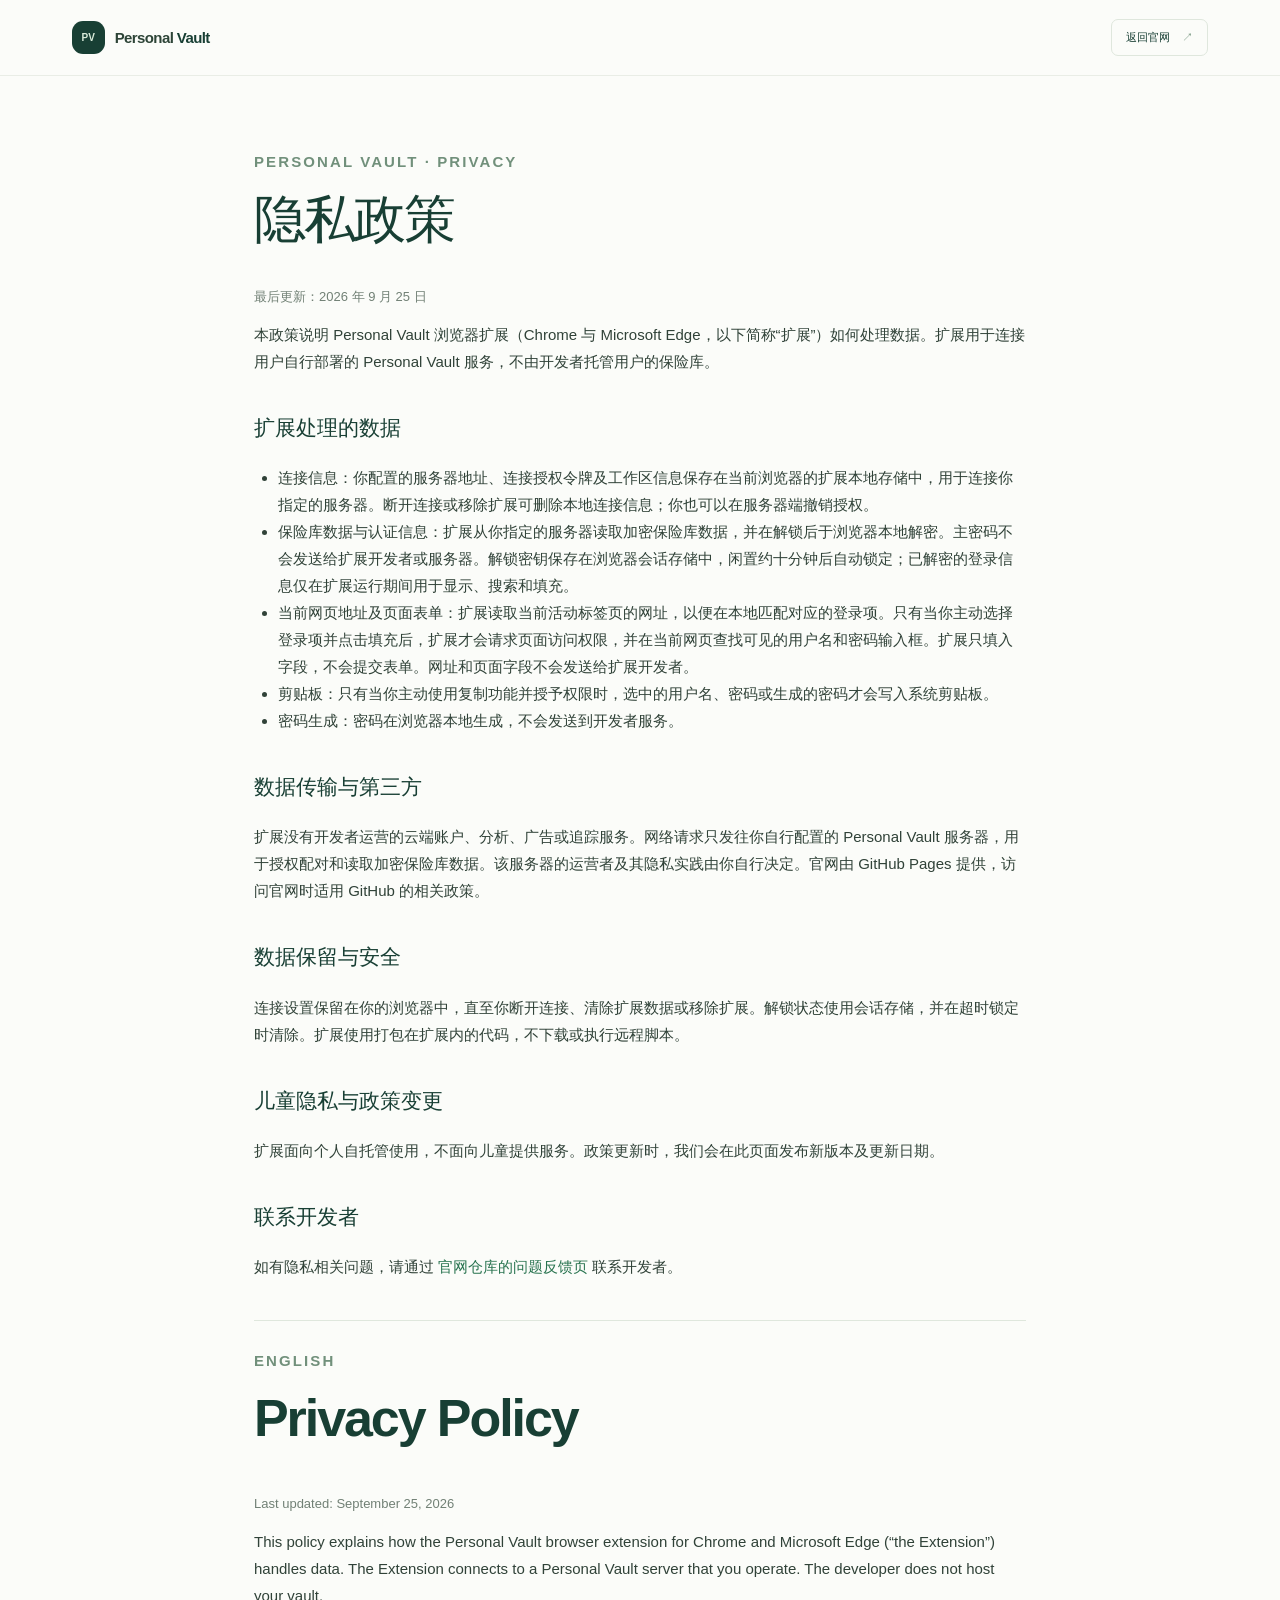
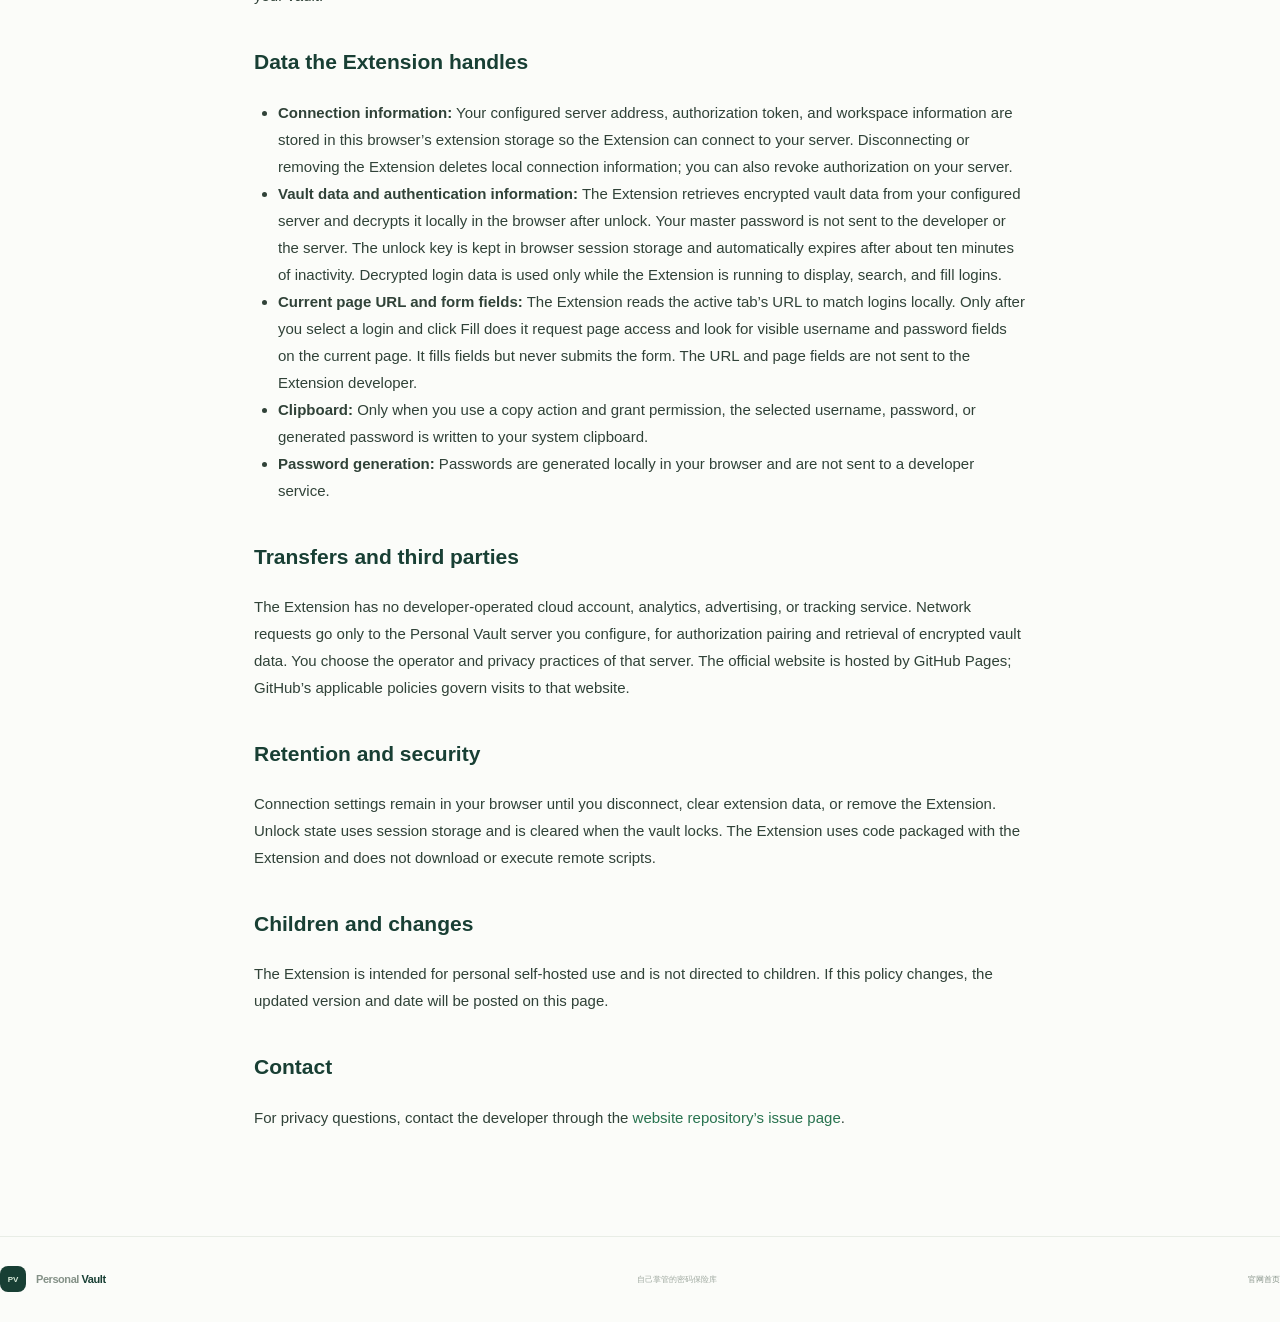
==== privacy.html @ aba2d27e "Add browser extension privacy policy" ====
<!doctype html>
<html lang="zh-CN">
  <head>
    <meta charset="UTF-8" />
    <meta name="viewport" content="width=device-width, initial-scale=1" />
    <meta name="theme-color" content="#183f34" />
    <meta name="description" content="Personal Vault 浏览器扩展的隐私政策。" />
    <link rel="icon" href="./favicon.svg" type="image/svg+xml" />
    <link rel="stylesheet" href="./styles.css" />
    <title>隐私政策 — Personal Vault</title>
    <style>
      .privacy-page{max-width:820px;margin:0 auto;padding:72px 24px 90px;color:#304238;line-height:1.8}
      .privacy-page h1{font-size:clamp(34px,6vw,52px);line-height:1.15;color:#183f34;letter-spacing:-.04em}
      .privacy-page h2{margin-top:34px;font-size:21px;color:#183f34}
      .privacy-page p,.privacy-page li{font-size:15px}
      .privacy-page a{color:#28734f}
      .privacy-page .updated{color:#718075;font-size:13px}
      .privacy-page .lang{padding-top:26px;margin-top:40px;border-top:1px solid #dfe7dd}
      .privacy-page ul{padding-left:24px}
    </style>
  </head>
  <body>
    <header class="site-header">
      <a class="brand" href="./" aria-label="Personal Vault 首页"><span class="brand-mark" aria-hidden="true">PV</span><span>Personal <b>Vault</b></span></a>
      <a class="header-cta" href="./">返回官网 <span aria-hidden="true">↗</span></a>
    </header>
    <main class="privacy-page">
      <p class="eyebrow">PERSONAL VAULT · PRIVACY</p>
      <h1>隐私政策</h1>
      <p class="updated">最后更新：2026 年 9 月 25 日</p>
      <p>本政策说明 Personal Vault 浏览器扩展（Chrome 与 Microsoft Edge，以下简称“扩展”）如何处理数据。扩展用于连接用户自行部署的 Personal Vault 服务，不由开发者托管用户的保险库。</p>

      <h2>扩展处理的数据</h2>
      <ul>
        <li><strong>连接信息：</strong>你配置的服务器地址、连接授权令牌及工作区信息保存在当前浏览器的扩展本地存储中，用于连接你指定的服务器。断开连接或移除扩展可删除本地连接信息；你也可以在服务器端撤销授权。</li>
        <li><strong>保险库数据与认证信息：</strong>扩展从你指定的服务器读取加密保险库数据，并在解锁后于浏览器本地解密。主密码不会发送给扩展开发者或服务器。解锁密钥保存在浏览器会话存储中，闲置约十分钟后自动锁定；已解密的登录信息仅在扩展运行期间用于显示、搜索和填充。</li>
        <li><strong>当前网页地址及页面表单：</strong>扩展读取当前活动标签页的网址，以便在本地匹配对应的登录项。只有当你主动选择登录项并点击填充后，扩展才会请求页面访问权限，并在当前网页查找可见的用户名和密码输入框。扩展只填入字段，不会提交表单。网址和页面字段不会发送给扩展开发者。</li>
        <li><strong>剪贴板：</strong>只有当你主动使用复制功能并授予权限时，选中的用户名、密码或生成的密码才会写入系统剪贴板。</li>
        <li><strong>密码生成：</strong>密码在浏览器本地生成，不会发送到开发者服务。</li>
      </ul>

      <h2>数据传输与第三方</h2>
      <p>扩展没有开发者运营的云端账户、分析、广告或追踪服务。网络请求只发往你自行配置的 Personal Vault 服务器，用于授权配对和读取加密保险库数据。该服务器的运营者及其隐私实践由你自行决定。官网由 GitHub Pages 提供，访问官网时适用 GitHub 的相关政策。</p>

      <h2>数据保留与安全</h2>
      <p>连接设置保留在你的浏览器中，直至你断开连接、清除扩展数据或移除扩展。解锁状态使用会话存储，并在超时锁定时清除。扩展使用打包在扩展内的代码，不下载或执行远程脚本。</p>

      <h2>儿童隐私与政策变更</h2>
      <p>扩展面向个人自托管使用，不面向儿童提供服务。政策更新时，我们会在此页面发布新版本及更新日期。</p>

      <h2>联系开发者</h2>
      <p>如有隐私相关问题，请通过 <a href="https://github.com/Nyakooo/oh-my-vault-homepage/issues">官网仓库的问题反馈页</a> 联系开发者。</p>

      <section class="lang" lang="en">
        <p class="eyebrow">ENGLISH</p>
        <h1>Privacy Policy</h1>
        <p class="updated">Last updated: September 25, 2026</p>
        <p>This policy explains how the Personal Vault browser extension for Chrome and Microsoft Edge (“the Extension”) handles data. The Extension connects to a Personal Vault server that you operate. The developer does not host your vault.</p>
        <h2>Data the Extension handles</h2>
        <ul>
          <li><strong>Connection information:</strong> Your configured server address, authorization token, and workspace information are stored in this browser’s extension storage so the Extension can connect to your server. Disconnecting or removing the Extension deletes local connection information; you can also revoke authorization on your server.</li>
          <li><strong>Vault data and authentication information:</strong> The Extension retrieves encrypted vault data from your configured server and decrypts it locally in the browser after unlock. Your master password is not sent to the developer or the server. The unlock key is kept in browser session storage and automatically expires after about ten minutes of inactivity. Decrypted login data is used only while the Extension is running to display, search, and fill logins.</li>
          <li><strong>Current page URL and form fields:</strong> The Extension reads the active tab’s URL to match logins locally. Only after you select a login and click Fill does it request page access and look for visible username and password fields on the current page. It fills fields but never submits the form. The URL and page fields are not sent to the Extension developer.</li>
          <li><strong>Clipboard:</strong> Only when you use a copy action and grant permission, the selected username, password, or generated password is written to your system clipboard.</li>
          <li><strong>Password generation:</strong> Passwords are generated locally in your browser and are not sent to a developer service.</li>
        </ul>
        <h2>Transfers and third parties</h2>
        <p>The Extension has no developer-operated cloud account, analytics, advertising, or tracking service. Network requests go only to the Personal Vault server you configure, for authorization pairing and retrieval of encrypted vault data. You choose the operator and privacy practices of that server. The official website is hosted by GitHub Pages; GitHub’s applicable policies govern visits to that website.</p>
        <h2>Retention and security</h2>
        <p>Connection settings remain in your browser until you disconnect, clear extension data, or remove the Extension. Unlock state uses session storage and is cleared when the vault locks. The Extension uses code packaged with the Extension and does not download or execute remote scripts.</p>
        <h2>Children and changes</h2>
        <p>The Extension is intended for personal self-hosted use and is not directed to children. If this policy changes, the updated version and date will be posted on this page.</p>
        <h2>Contact</h2>
        <p>For privacy questions, contact the developer through the <a href="https://github.com/Nyakooo/oh-my-vault-homepage/issues">website repository’s issue page</a>.</p>
      </section>
    </main>
    <footer class="site-footer"><a class="brand footer-brand" href="./"><span class="brand-mark" aria-hidden="true">PV</span><span>Personal <b>Vault</b></span></a><span>自己掌管的密码保险库</span><div><a href="./">官网首页</a></div></footer>
  </body>
</html>
---- styles.css ----
:root{font-family:"DM Sans","Noto Sans SC",sans-serif;color:#25372e;background:#fbfcf9;font-synthesis:none;text-rendering:optimizeLegibility;font-optical-sizing:auto;--forest:#183f34;--forest-2:#245c48;--green:#176f59;--sage:#e8f0e8;--muted:#77857c;--line:#e7ebe4;--serif:Georgia,"Noto Serif SC",serif}*{box-sizing:border-box}html{scroll-behavior:smooth;scroll-padding-top:84px}body{margin:0;min-width:320px}a{color:inherit;text-decoration:none}.site-header{height:76px;display:flex;align-items:center;justify-content:space-between;padding:0 max(calc((100vw - 1160px)/2),5.6vw);border-bottom:1px solid #e9ede6;background:#fbfcf9;position:sticky;top:0;z-index:10}.brand{display:flex;align-items:center;gap:10px;color:#2d4437;font-size:15px;font-weight:600;letter-spacing:-.04em}.brand b{color:var(--forest)}.brand-mark{width:33px;height:33px;display:grid;place-items:center;border-radius:11px;background:var(--forest);color:#d8ead9;font-weight:700;font-size:10px;letter-spacing:0}.brand-mark svg{width:19px;height:19px;stroke:#d8ead9;stroke-width:1.6;stroke-linecap:round;stroke-linejoin:round}.main-nav{display:flex;align-items:center;gap:34px;color:#77847a;font-size:11px}.main-nav a:hover,.site-footer a:hover{color:var(--green)}.header-cta{font-size:11px;color:var(--forest);font-weight:600;padding:10px 14px;border:1px solid #dfe7dd;border-radius:7px}.header-cta span{margin-left:9px;color:#71937b}.section-wrap{width:min(1160px,calc(100% - 64px));margin-inline:auto}.hero{min-height:650px;display:grid;grid-template-columns:.87fr 1.13fr;align-items:center;position:relative;padding:61px 0 86px}.hero-copy{position:relative;z-index:2;padding-bottom:20px}.eyebrow{display:flex;align-items:center;gap:8px;color:#71907b;text-transform:uppercase;font-size:9px;font-weight:700;letter-spacing:.14em}.eyebrow>span{width:6px;height:6px;border-radius:50%;background:#82a887;box-shadow:0 0 0 4px #eaf1e8}h1,h2,h3,p{margin-top:0}.hero h1{font-family:var(--serif);font-size:clamp(48px,5.8vw,72px);line-height:1.22;letter-spacing:-.065em;font-weight:500;color:#21382b;margin:27px 0 18px}.hero h1 em,.section-heading h2 em,.install-copy h2 em,.extension-copy h2 em{font-weight:500;color:#62856d;font-style:normal}.hero-intro{max-width:435px;color:#758279;font-size:13px;line-height:2.05;margin-bottom:27px}.hero-actions{display:flex;align-items:center;gap:10px}.button{display:inline-flex;align-items:center;gap:20px;border-radius:7px;padding:12px 15px;font-size:11px;font-weight:600;transition:transform .18s,background .18s}.button:hover{transform:translateY(-2px)}.button-primary{background:var(--forest);color:#fff;box-shadow:0 5px 13px #183f341a}.button-primary:hover{background:#245846}.button-primary span{color:#a8c6ab;font-size:15px}.button-quiet{border:1px solid #e3e9e1;color:#53665a;background:#fff}.button-quiet span{color:#789681}.hero-facts{display:flex;gap:19px;flex-wrap:wrap;margin-top:35px;color:#849087;font-size:9px}.hero-facts span{display:inline-flex;align-items:center;gap:7px}.fact-dot{height:6px;width:6px;border-radius:50%;background:#78a284}.fact-lock,.fact-leaf{color:#91aa92;font-size:15px;font-style:normal}.vault-visual{height:465px;position:relative;display:grid;place-items:center;margin-left:-18px}.visual-glow{position:absolute;width:390px;height:300px;border-radius:50%;background:#dfece0;filter:blur(45px);opacity:.75}.orbit{position:absolute;width:445px;height:230px;border:1px solid #d6e2d6;border-radius:50%;transform:rotate(-16deg)}.orbit-b{width:490px;height:270px;transform:rotate(20deg);border-color:#e5ece3}.vault-card{width:min(498px,100%);position:relative;z-index:1;border:1px solid #e3e9e1;border-radius:12px;background:#fff;box-shadow:0 26px 70px #243a2c15;overflow:hidden;transform:rotate(-1.5deg)}.vault-card-top{height:48px;display:flex;align-items:center;justify-content:space-between;padding:0 17px;border-bottom:1px solid #eef1ed}.mini-brand{display:flex;align-items:center;gap:8px;font-size:9px;font-weight:700;color:#465c4b}.mini-mark{display:grid;place-items:center;width:22px;height:22px;border-radius:7px;background:#e8f1e7;color:#397251;font-size:8px;font-weight:700}.unlocked{color:#76a080;font-size:8px}.unlocked i,.terminal-foot i{width:5px;height:5px;display:inline-block;border-radius:50%;background:#84b18b;margin-right:4px}.vault-card-body{display:grid;grid-template-columns:142px 1fr;min-height:320px}.vault-sidebar{padding:18px 9px;border-right:1px solid #eff2ed}.side-label{display:block;padding:0 8px 8px;color:#a1aaa2;font-size:7px;letter-spacing:.08em;text-transform:uppercase}.side-item{height:29px;display:flex;align-items:center;gap:7px;padding:0 8px;border-radius:5px;color:#748178;font-size:8px;margin-bottom:2px}.side-item b{font-size:11px;font-weight:400;color:#92a296}.side-item.active{background:#eef4ed;color:#42684e;font-weight:600}.side-item small{margin-left:auto;color:#8ba18e;font-size:7px}.side-rule{height:1px;background:#edf1ec;margin:12px 7px}.vault-list{padding:16px 17px;position:relative}.list-title{display:flex;align-items:center;justify-content:space-between;margin-bottom:12px}.list-title>div{display:grid;gap:3px}.list-title small,.detail-preview>small{color:#98a39a;font-size:7px}.list-title strong{font-size:12px;color:#3e5144}.search-pill{height:23px;padding:0 6px;display:flex;align-items:center;gap:5px;border:1px solid #edf0ec;border-radius:5px;color:#9aa59c;font-size:9px}.search-pill i{font-size:7px;font-style:normal}.search-pill kbd{margin-left:7px;padding:2px 4px;border:1px solid #eef0eb;border-radius:3px;font-size:6px}.entry{height:41px;display:flex;align-items:center;gap:8px;padding:5px 7px;border:1px solid transparent;border-radius:6px}.entry.selected{border-color:#e5ede3;background:#f5f8f3}.entry-icon{width:24px;height:24px;display:grid;place-items:center;border-radius:7px;font-size:9px;font-weight:700}.green{background:#e9f2e8;color:#55805d}.amber{background:#faf0df;color:#a78242}.blue{background:#eaf0fa;color:#7184b0}.violet{background:#f2edf6;color:#9179a2}.entry>span:nth-child(2),.popup-login>span:nth-child(2){display:grid;gap:3px;min-width:0}.entry b,.popup-login b{font-size:8px;color:#435449}.entry small,.popup-login small{font-size:7px;color:#9aa49d}.star{margin-left:auto;color:#d7b162;font-size:10px}.detail-preview{position:absolute;left:160px;right:16px;bottom:17px;height:144px;padding:12px;border:1px solid #e7ece5;border-radius:7px;background:white;box-shadow:0 6px 18px #283a2b0a}.detail-title{display:flex;justify-content:space-between;padding-bottom:9px;border-bottom:1px solid #f0f2ef;margin-bottom:9px;font-size:9px;font-weight:700;color:#3e5144}.detail-more{color:#9aa49d}.detail-preview>small{display:block;margin:6px 0 3px}.detail-preview>b{font-size:7px;color:#69786d;font-weight:500}.masked{height:22px;display:flex;align-items:center;justify-content:space-between;padding:0 7px;border:1px solid #edf0eb;border-radius:4px;color:#869389;font-size:7px;letter-spacing:.07em}.masked span{color:#5d8967;letter-spacing:0}.site-chip{display:inline-block;margin-top:7px;padding:3px 6px;border-radius:4px;background:#f2f6f1;color:#718d74;font-size:7px}.vault-card-foot{height:31px;display:flex;align-items:center;justify-content:space-between;padding:0 16px;border-top:1px solid #eff2ed;color:#9aa49c;font-size:7px}.vault-card-foot i{display:inline-block;width:5px;height:5px;border-radius:50%;background:#83ad89;margin-right:4px}.floating-badge{position:absolute;z-index:2;left:4px;bottom:44px;display:flex;gap:9px;align-items:center;padding:10px 13px;background:#fff;border:1px solid #e7ece4;border-radius:8px;box-shadow:0 12px 24px #293e3010}.badge-shield{width:25px;height:25px;display:grid;place-items:center;background:#e9f2e8;border-radius:8px;color:#54845f;font-size:13px}.floating-badge>span:last-child{display:grid;gap:3px}.floating-badge b{font-size:9px;color:#445a49}.floating-badge small{font-size:7px;color:#9ba69c}.floating-key{position:absolute;right:8px;top:63px;display:grid;place-items:center;width:35px;height:35px;border:1px solid #eadfca;border-radius:11px;background:#fff;color:#bd9e64;transform:rotate(12deg);box-shadow:0 9px 18px #283e3010}.hero-bottom{position:absolute;bottom:25px;left:0;right:0;display:flex;justify-content:space-between;color:#a0aaa1;font-size:8px;letter-spacing:.05em}.scroll-label b{padding-left:8px;color:#7f9b82;font-size:12px}.trust-strip{display:grid;grid-template-columns:repeat(4,1fr);padding:27px max(calc((100vw - 1110px)/2),5.6vw);background:#f1f5ef;border-block:1px solid #e9eee6}.trust-strip>div{display:grid;gap:5px;padding:2px 18px;border-right:1px solid #dfe7dd}.trust-strip>div:first-child{padding-left:0}.trust-strip>div:last-child{border:0}.trust-strip b{font-size:10px;color:#4b634f}.trust-strip span{font-size:8px;color:#98a39a}.section{padding-top:105px;padding-bottom:102px}.section-heading{display:flex;justify-content:space-between;align-items:flex-end;gap:50px;margin-bottom:39px}.section-heading h2,.install-copy h2,.extension-copy h2{margin:13px 0 0;color:#293e31;font-family:var(--serif);font-size:40px;line-height:1.35;font-weight:500;letter-spacing:-.055em}.section-heading>p{max-width:340px;margin:0 0 4px;color:#849087;font-size:11px;line-height:1.9}.feature-grid{display:grid;grid-template-columns:1.2fr 1fr 1fr;gap:13px}.feature-card{min-height:216px;padding:21px;border:1px solid #e7ece5;border-radius:9px;background:#fff}.feature-large{grid-row:span 2;display:flex;flex-direction:column;background:#f7faf5}.feature-icon{width:31px;height:31px;display:grid;place-items:center;border-radius:9px;font-size:17px}.icon-green{background:#e6f1e5;color:#4b7d58}.icon-gold{background:#fbf1de;color:#b28e4c}.icon-blue{background:#eaf0f8;color:#768bb2}.icon-violet{background:#f2edf6;color:#8e78a0}.feature-card h3{font-size:12px;color:#415547;margin:15px 0 7px}.feature-card p{color:#849087;font-size:10px;line-height:1.9;margin:0;max-width:330px}.feature-large h3{margin-top:19px}.feature-large p{max-width:365px}.encryption-flow{display:flex;align-items:center;gap:7px;margin-top:auto;padding:13px 11px;background:#fff;border:1px solid #e9eee7;border-radius:7px;color:#7f8e82;font-size:8px}.encryption-flow b{font-weight:500}.encryption-flow i{font-style:normal;color:#a6b1a6}.flow-encrypted{padding:6px 7px;border-radius:4px;background:#e9f2e8;color:#507858}.tag-row{display:flex;gap:5px;margin-top:17px;flex-wrap:wrap}.tag-row span{padding:5px 7px;border:1px solid #edf0eb;border-radius:4px;color:#879389;font-size:7px}.offline-art{height:32px;display:flex;align-items:center;gap:7px;margin-top:16px;padding:0 9px;border:1px solid #edf0eb;border-radius:5px;color:#89978c;font-size:8px}.offline-dot{width:6px;height:6px;border-radius:50%;background:#79a483}.offline-art b{margin-left:auto;color:#64886b;font-size:7px;font-weight:500}.backup-file{display:flex;align-items:center;gap:8px;margin-top:14px;padding:7px;border:1px solid #edf0eb;border-radius:5px}.backup-file>span:first-child{display:grid;place-items:center;width:25px;height:27px;border-radius:5px;background:#e9f1e7;color:#58805f;font-size:7px;font-weight:700}.backup-file>span:nth-child(2){display:grid;gap:3px}.backup-file b{color:#6e7d71;font-size:7px}.backup-file small{color:#a0aaa1;font-size:6px}.download-mark{margin-left:auto;color:#7e9c81;font-size:13px}.how-section{background:#f2f6f0;padding:88px 0 99px;border-block:1px solid #e9eee6}.how-section .section-heading{margin-bottom:47px}.steps{display:grid;grid-template-columns:1fr 46px 1fr 46px 1fr;align-items:start}.steps article{position:relative;padding:22px 20px 18px;border:1px solid #e3eae1;border-radius:8px;background:#fbfcf9}.step-number{position:absolute;right:15px;top:14px;color:#c1cbc0;font-family:var(--serif);font-size:13px}.step-icon{width:37px;height:37px;display:grid;place-items:center;border-radius:11px;background:#eaf1e8;color:#65866a;font-size:18px}.steps h3{margin:15px 0 7px;color:#455949;font-size:11px}.steps p{min-height:55px;margin:0;color:#839087;font-size:9px;line-height:1.9}.steps article>small{display:block;margin-top:11px;color:#9aab9d;font-size:8px}.step-connector{height:1px;margin-top:53px;background:#d6e1d5;position:relative}.step-connector:after{content:"";position:absolute;right:0;top:-3px;width:6px;height:6px;border-top:1px solid #9db19b;border-right:1px solid #9db19b;transform:rotate(45deg)}.install-section{padding:103px 0 105px;background:#1a4034;color:#edf4ed}.install-layout{display:grid;grid-template-columns:.9fr 1.1fr;align-items:center;gap:66px}.install-copy .eyebrow,.extension-copy .eyebrow{color:#9ab89b}.install-copy h2,.extension-copy h2{color:#f1f6ed;font-size:39px;margin-top:16px}.install-copy h2 em,.extension-copy h2 em{color:#aac9ac}.install-copy>p,.extension-copy>p{max-width:410px;margin:15px 0 20px;color:#bfd0c2;font-size:10px;line-height:2}.install-points{display:grid;gap:10px;margin:23px 0;color:#c8d8c9;font-size:9px}.install-points i{display:inline-grid;place-items:center;width:15px;height:15px;margin-right:7px;border-radius:50%;background:#2b5a44;color:#b6d1b3;font-style:normal;font-size:8px}.text-link{display:inline-flex;align-items:center;gap:9px;color:#628a6b;font-size:10px;font-weight:600}.text-link b{font-size:12px}.install-copy>.text-link{color:#c5dbc4}.terminal-card{overflow:hidden;border:1px solid #36594a;border-radius:9px;background:#152e27;box-shadow:0 22px 45px #10251f44}.terminal-bar{height:42px;display:flex;align-items:center;padding:0 13px;border-bottom:1px solid #2c493d;background:#1b382e;color:#9cb1a0;font-size:8px}.traffic{display:flex;gap:4px;margin-right:13px}.traffic i{width:6px;height:6px;border-radius:50%;background:#b17f70}.traffic i:nth-child(2){background:#c3a36a}.traffic i:nth-child(3){background:#7eaa7b}.terminal-bar>span{flex:1}.copy-button{padding:6px 8px;border:1px solid #476350;border-radius:4px;background:#254435;color:#c8d8c7;font:inherit;font-size:7px;cursor:pointer}.terminal-card pre{margin:0;padding:21px 22px 18px;overflow:auto;color:#dbe7dc;font-family:ui-monospace,SFMono-Regular,Menlo,monospace;font-size:9px;line-height:2.1}.code-muted{color:#718d7b}.code-accent{color:#afcf9d}.terminal-foot{height:35px;display:flex;align-items:center;justify-content:space-between;padding:0 15px;border-top:1px solid #2b473b;color:#819989;font-size:7px}.terminal-foot i{background:#89b48c}.terminal-foot b{color:#b8ceb8;font-weight:500}.extension-section{padding-top:97px;padding-bottom:98px}.extension-panel{display:grid;grid-template-columns:.92fr 1.08fr;gap:50px;align-items:center;padding:47px 50px;border:1px solid #e6ece4;border-radius:13px;background:linear-gradient(125deg,#f7faf5,#eff5ee)}.extension-copy h2{color:#293f31}.extension-copy h2 em{color:#68896d}.extension-copy>p{color:#7b897f}.browser-chips{display:flex;align-items:center;gap:6px;margin-top:19px;color:#67786c;font-size:9px}.browser-icon{font-size:15px;margin-left:8px}.browser-icon.chrome{color:#64976a}.browser-icon.edge{color:#5b90a1}.extension-actions{display:flex;align-items:center;gap:18px;margin-top:21px}.extension-actions .button{font-size:9px}.extension-preview{position:relative;min-height:300px;display:grid;place-items:center}.browser-frame{width:100%;max-width:400px;height:263px;border:1px solid #dfe8dd;border-radius:9px;background:#fff;box-shadow:0 16px 34px #25392a12;overflow:hidden;transform:rotate(1deg)}.browser-top{height:32px;display:flex;align-items:center;gap:4px;padding:0 10px;border-bottom:1px solid #eef1ec;background:#f7f9f5}.browser-top>span:first-child,.browser-top>span:nth-child(2){width:5px;height:5px;border-radius:50%;background:#d6ddd4}.address-bar{height:18px;flex:1;margin-left:8px;padding:3px 8px;border:1px solid #ebefea;border-radius:5px;background:#fff;color:#9ba69d;font-size:7px}.puzzle{color:#8b9d8d;font-size:8px}.browser-page{position:relative;height:230px;padding:24px;background:linear-gradient(#fff 0 100%)}.page-lines{display:grid;width:55%;gap:9px}.page-lines i{height:5px;border-radius:3px;background:#eff2ee}.page-lines i:nth-child(2){width:78%}.page-lines i:nth-child(3){width:63%}.page-lines b{height:32px;width:80%;border:1px solid #ecf0eb;border-radius:5px;margin:4px 0}.extension-popup{position:absolute;top:19px;right:25px;width:194px;padding:12px;border:1px solid #e3eae1;border-radius:8px;background:#fff;box-shadow:0 11px 29px #263c2c1a}.popup-top{display:flex;align-items:center;gap:7px;padding-bottom:9px;border-bottom:1px solid #edf1eb;color:#495e4e;font-size:8px}.popup-top .mini-mark{width:20px;height:20px}.popup-lock{margin-left:auto;color:#73927a}.match-label{display:flex;justify-content:space-between;margin:11px 0 7px;color:#708074;font-size:7px}.match-label b{color:#729474}.popup-login{display:flex;align-items:center;gap:7px;padding:6px;border:1px solid #edf1eb;border-radius:5px;background:#f8faf7}.popup-login>span:last-child{margin-left:auto;color:#8da08e}.popup-login .entry-icon{width:21px;height:21px;font-size:8px}.popup-login b{font-size:7px}.popup-login small{font-size:6px}.fill-demo{width:100%;height:25px;margin-top:9px;border:0;border-radius:5px;background:#1c5743;color:white;font:inherit;font-size:7px}.popup-safety{display:block;margin-top:7px;text-align:center;color:#95a197;font-size:6px}.extension-note{position:absolute;left:0;bottom:11px;display:flex;align-items:center;gap:8px;padding:9px 12px;border:1px solid #e2eae0;border-radius:7px;background:#fff;box-shadow:0 8px 18px #233a2b0a}.extension-note>span{color:#729877}.extension-note div{display:grid;gap:3px}.extension-note b{font-size:8px;color:#566b59}.extension-note small{font-size:7px;color:#939f95}.security-section{padding:78px 0;background:#f3f6f1;border-block:1px solid #e8ede6}.security-inner{display:grid;grid-template-columns:100px 1fr 180px;gap:30px;align-items:center}.security-symbol{position:relative;width:76px;height:76px;display:grid;place-items:center;border:1px solid #dce7da;border-radius:25px;background:#eaf1e8;color:#56805f;font-size:30px}.security-symbol>i{position:absolute;width:8px;height:8px;border:1px solid #c8dac6;border-radius:50%;top:-6px;right:7px}.security-symbol>i:last-child{width:5px;height:5px;top:auto;bottom:1px;left:-5px}.security-inner h2{margin:13px 0 9px;color:#304536;font-size:20px;font-weight:600;letter-spacing:-.04em}.security-inner p{max-width:620px;margin-bottom:13px;color:#7e8c80;font-size:9px;line-height:2}.security-aside{display:grid;gap:5px;padding-left:20px;border-left:1px solid #dfe7dd;color:#9aa69b;font-size:7px}.security-aside b{margin-bottom:7px;color:#637669;font-size:9px;font-weight:500;line-height:1.7}.aside-rule{height:1px;background:#dfe7dd;margin:1px 0 4px}.final-cta{padding-top:77px;padding-bottom:76px}.final-card{position:relative;overflow:hidden;padding:45px 30px;text-align:center;border-radius:12px;background:#1b4537;color:#f5f8f3}.final-orb{position:absolute;left:50%;top:-180px;width:450px;height:350px;transform:translateX(-50%);border:1px solid #73927a33;border-radius:50%;box-shadow:0 0 0 35px #73927a0d,0 0 0 75px #73927a08}.final-card>*:not(.final-orb){position:relative}.final-card .eyebrow{justify-content:center;color:#aac3a7}.final-card h2{margin:13px 0 7px;font-family:var(--serif);font-size:30px;font-weight:500;letter-spacing:-.04em}.final-card p{margin:0 auto 17px;color:#c3d4c4;font-size:9px}.button-light{background:#edf4e9;color:#315640;padding:11px 15px}.button-light span{color:#719677}.site-footer{height:86px;display:flex;align-items:center;justify-content:space-between;border-top:1px solid #e8ede6;color:#a0aaa1;font-size:8px}.footer-brand{font-size:11px;color:#5a705e}.footer-brand .brand-mark{width:26px;height:26px;border-radius:8px;font-size:8px}.site-footer>div{display:flex;gap:19px}.site-footer a{color:#849187}
@media(max-width:950px){.site-header{padding-inline:32px}.main-nav{gap:18px}.hero{grid-template-columns:.9fr 1.1fr;min-height:590px}.hero h1{font-size:55px}.vault-visual{transform:scale(.87);margin-inline:-35px}.trust-strip{padding-inline:32px}.trust-strip>div{padding-inline:11px}.section-heading h2{font-size:35px}.feature-grid{grid-template-columns:1fr 1fr}.feature-large{grid-row:span 1;min-height:220px}.feature-large .encryption-flow{margin-top:26px}.install-layout{gap:38px}.extension-panel{padding:38px 30px;gap:22px}.security-inner{grid-template-columns:80px 1fr 150px;gap:20px}}
@media(max-width:700px){html{scroll-padding-top:66px}.site-header{height:64px;padding-inline:20px}.main-nav{display:none}.header-cta{padding:8px 10px;font-size:9px}.section-wrap{width:min(100% - 40px,520px)}.hero{display:flex;flex-direction:column;align-items:stretch;padding:56px 0 70px;min-height:unset}.hero-copy{padding:0}.hero h1{font-size:53px;margin-top:22px}.hero-intro{font-size:12px}.hero-facts{gap:12px;margin-top:24px}.vault-visual{height:360px;margin:2px -55px -5px;transform:scale(.82)}.hero-bottom{bottom:17px}.trust-strip{grid-template-columns:1fr 1fr;gap:15px;padding:22px 20px}.trust-strip>div{padding:0 10px;border-right:0}.trust-strip>div:nth-child(odd){padding-left:0;border-right:1px solid #dfe7dd}.trust-strip>div b{font-size:9px}.trust-strip>div span{font-size:7px}.section{padding-top:70px;padding-bottom:73px}.section-heading{display:block;margin-bottom:28px}.section-heading h2,.install-copy h2,.extension-copy h2{font-size:33px}.section-heading>p{margin-top:12px}.feature-grid{grid-template-columns:1fr;gap:9px}.feature-card{min-height:unset;padding:18px}.feature-large{min-height:217px}.feature-card p{max-width:none}.how-section{padding:68px 0 72px}.steps{grid-template-columns:1fr;gap:0}.steps article{padding:17px}.steps p{min-height:unset}.step-connector{height:19px;width:1px;margin:0 0 0 19px}.step-connector:after{right:-3px;top:auto;bottom:0;transform:rotate(135deg)}.install-section{padding:70px 0}.install-layout{grid-template-columns:1fr;gap:28px}.terminal-card pre{padding:16px 13px;font-size:7px}.extension-section{padding-top:60px;padding-bottom:65px}.extension-panel{grid-template-columns:1fr;padding:25px 20px;gap:14px}.extension-preview{min-height:280px}.extension-actions{flex-wrap:wrap;gap:12px}.security-section{padding:59px 0}.security-inner{grid-template-columns:55px 1fr;gap:15px}.security-symbol{width:51px;height:51px;border-radius:17px;font-size:22px}.security-inner h2{font-size:17px}.security-inner p{font-size:8px}.security-aside{grid-column:2;grid-template-columns:1fr 1fr;gap:4px 10px;padding:13px 0 0;border-left:0;border-top:1px solid #dfe7dd}.security-aside .aside-rule{display:none}.security-aside b{margin-bottom:0}.final-cta{padding-top:52px;padding-bottom:53px}.final-card{padding:37px 18px}.final-card h2{font-size:24px}.site-footer{height:auto;min-height:85px;flex-wrap:wrap;gap:7px;padding-block:17px}.site-footer>span{order:3;width:100%}}
@media(prefers-reduced-motion:reduce){html{scroll-behavior:auto}*,*:before,*:after{transition:none!important}}
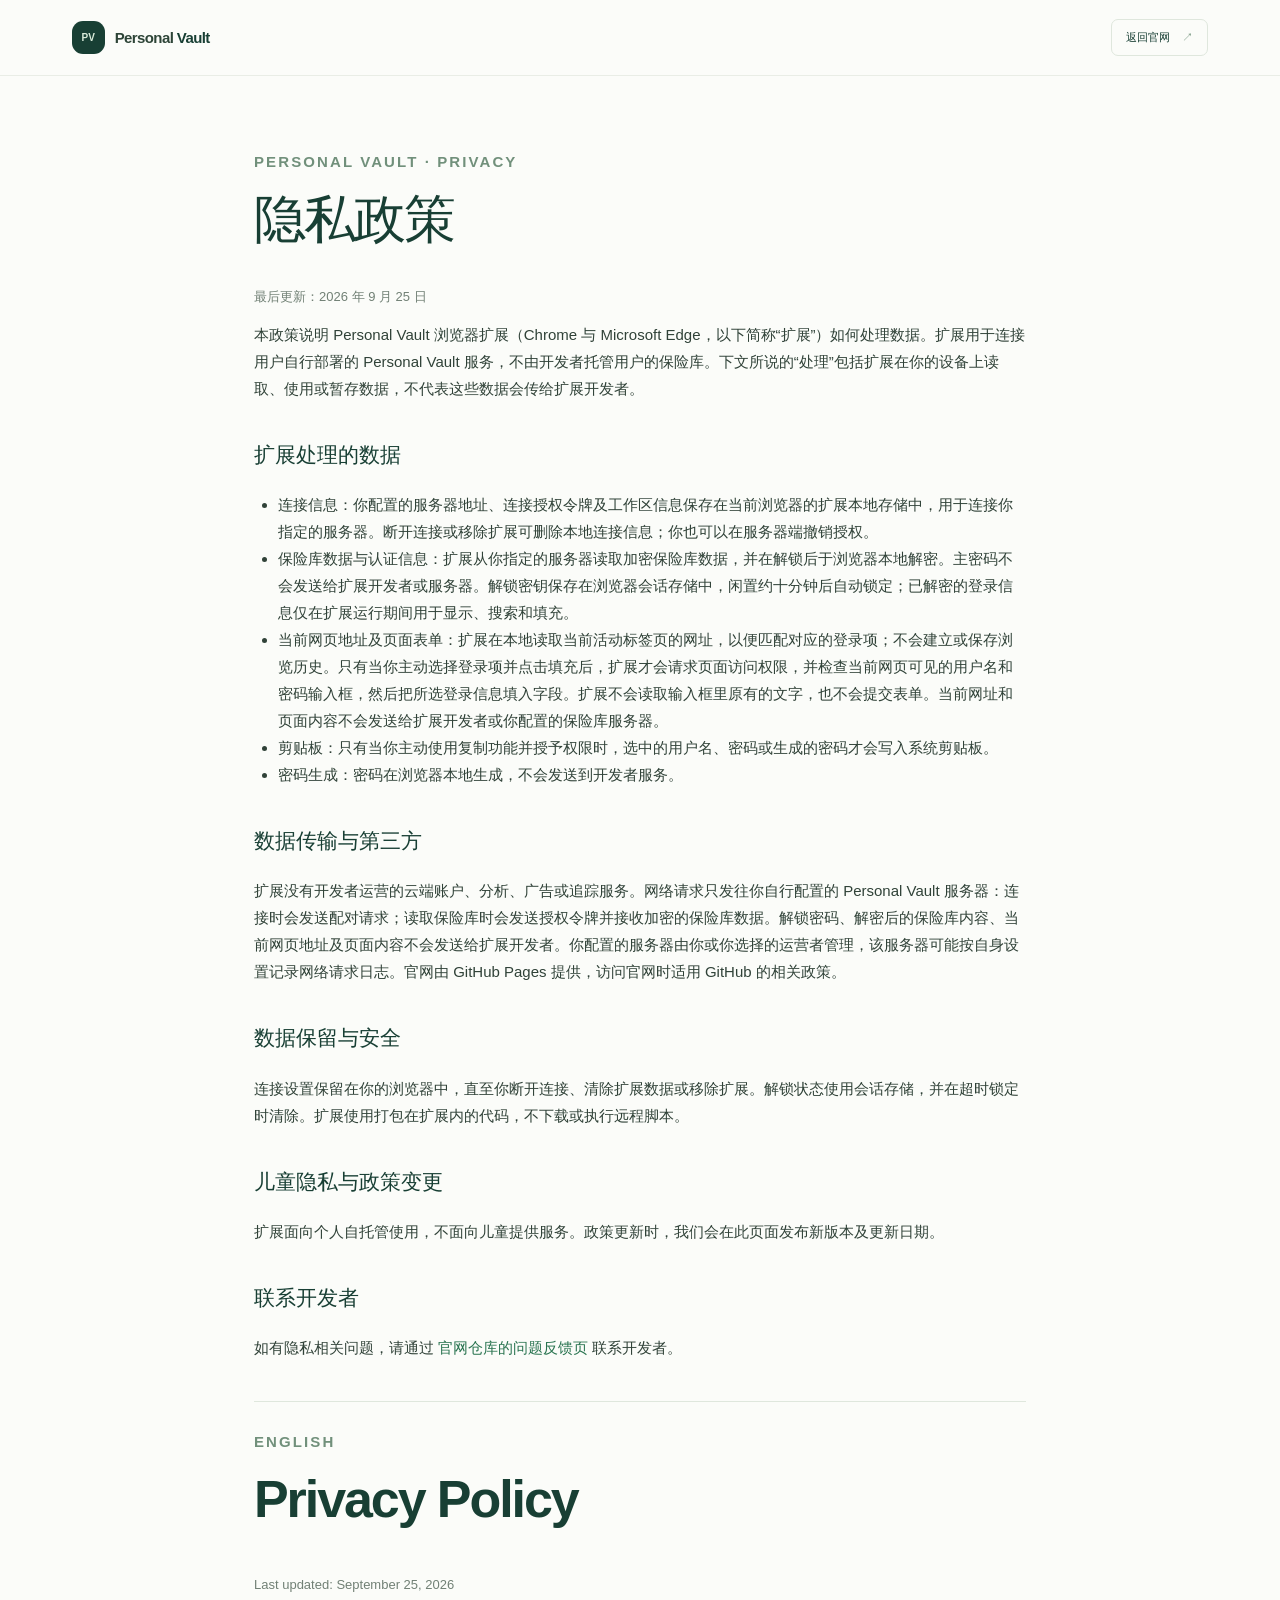
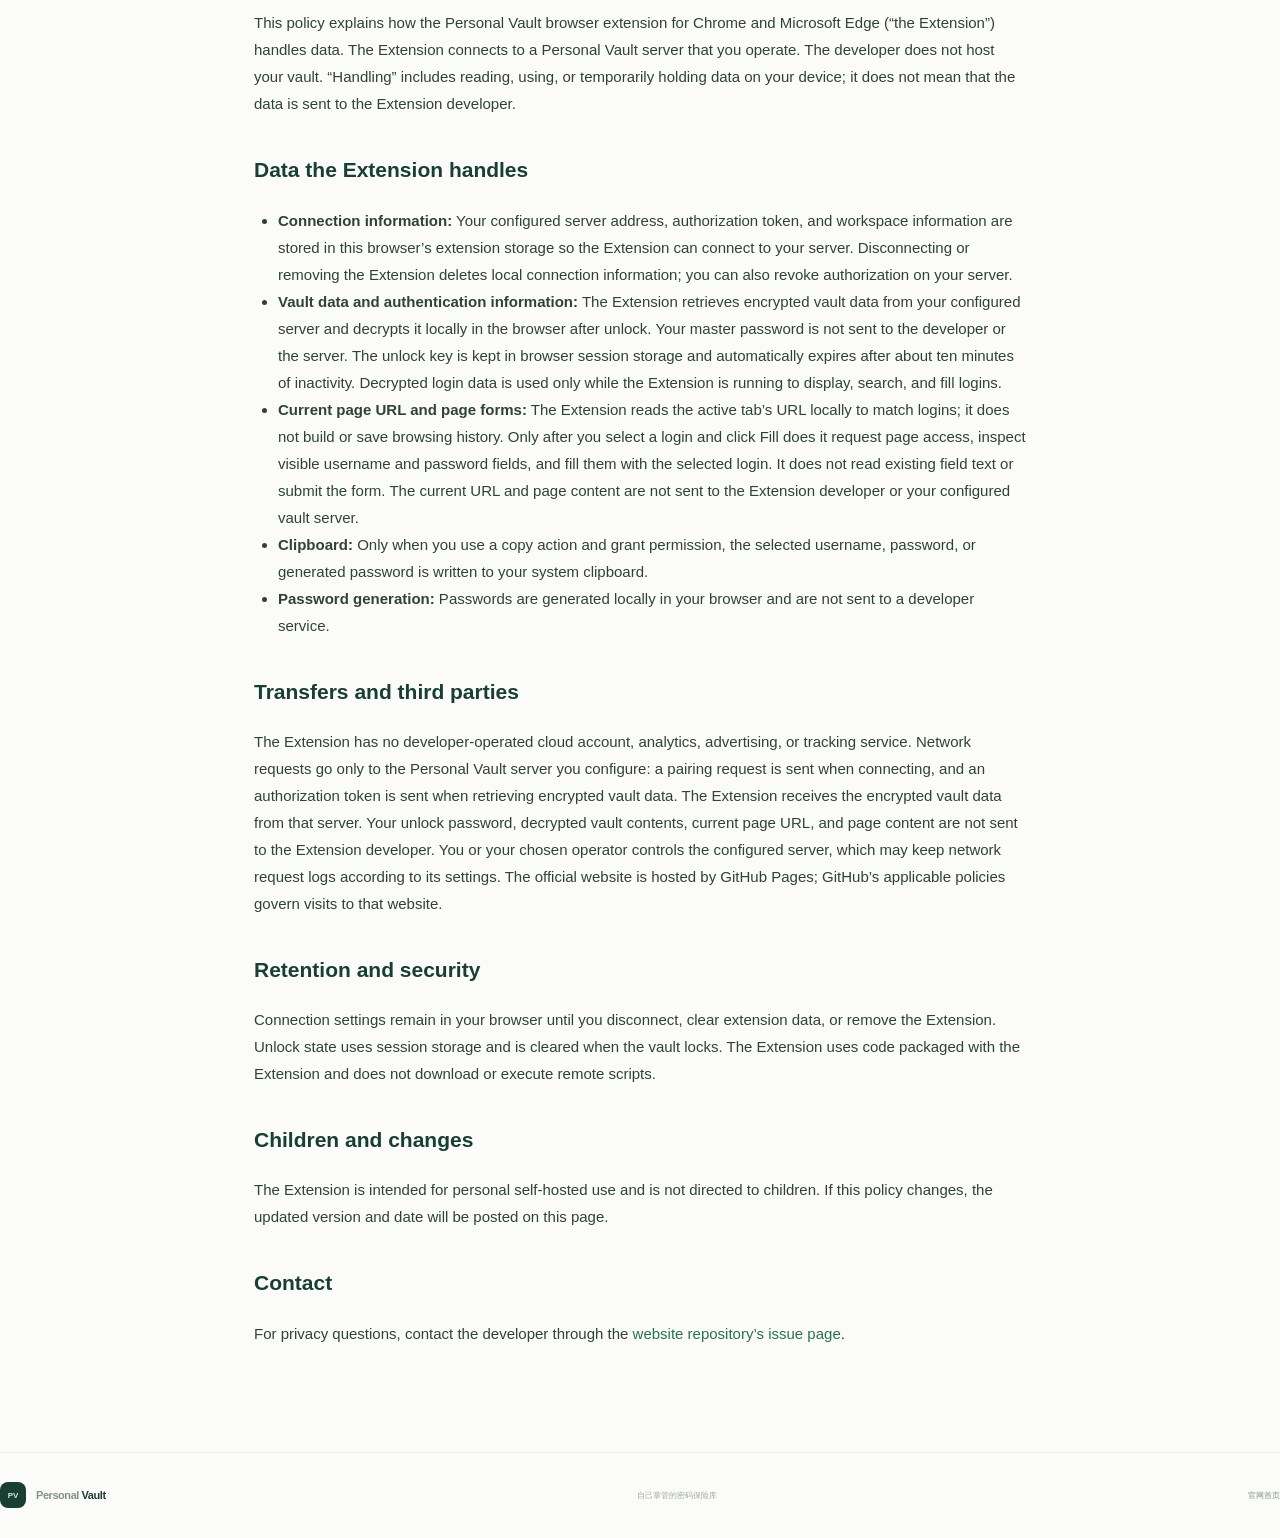
==== commit 380f7a10: "Clarify local browser data handling" ====
--- a/privacy.html
+++ b/privacy.html
@@ -28,19 +28,19 @@
       <p class="eyebrow">PERSONAL VAULT · PRIVACY</p>
       <h1>隐私政策</h1>
       <p class="updated">最后更新：2026 年 9 月 25 日</p>
-      <p>本政策说明 Personal Vault 浏览器扩展（Chrome 与 Microsoft Edge，以下简称“扩展”）如何处理数据。扩展用于连接用户自行部署的 Personal Vault 服务，不由开发者托管用户的保险库。</p>
+      <p>本政策说明 Personal Vault 浏览器扩展（Chrome 与 Microsoft Edge，以下简称“扩展”）如何处理数据。扩展用于连接用户自行部署的 Personal Vault 服务，不由开发者托管用户的保险库。下文所说的“处理”包括扩展在你的设备上读取、使用或暂存数据，不代表这些数据会传给扩展开发者。</p>
 
       <h2>扩展处理的数据</h2>
       <ul>
         <li><strong>连接信息：</strong>你配置的服务器地址、连接授权令牌及工作区信息保存在当前浏览器的扩展本地存储中，用于连接你指定的服务器。断开连接或移除扩展可删除本地连接信息；你也可以在服务器端撤销授权。</li>
         <li><strong>保险库数据与认证信息：</strong>扩展从你指定的服务器读取加密保险库数据，并在解锁后于浏览器本地解密。主密码不会发送给扩展开发者或服务器。解锁密钥保存在浏览器会话存储中，闲置约十分钟后自动锁定；已解密的登录信息仅在扩展运行期间用于显示、搜索和填充。</li>
-        <li><strong>当前网页地址及页面表单：</strong>扩展读取当前活动标签页的网址，以便在本地匹配对应的登录项。只有当你主动选择登录项并点击填充后，扩展才会请求页面访问权限，并在当前网页查找可见的用户名和密码输入框。扩展只填入字段，不会提交表单。网址和页面字段不会发送给扩展开发者。</li>
+        <li><strong>当前网页地址及页面表单：</strong>扩展在本地读取当前活动标签页的网址，以便匹配对应的登录项；不会建立或保存浏览历史。只有当你主动选择登录项并点击填充后，扩展才会请求页面访问权限，并检查当前网页可见的用户名和密码输入框，然后把所选登录信息填入字段。扩展不会读取输入框里原有的文字，也不会提交表单。当前网址和页面内容不会发送给扩展开发者或你配置的保险库服务器。</li>
         <li><strong>剪贴板：</strong>只有当你主动使用复制功能并授予权限时，选中的用户名、密码或生成的密码才会写入系统剪贴板。</li>
         <li><strong>密码生成：</strong>密码在浏览器本地生成，不会发送到开发者服务。</li>
       </ul>
 
       <h2>数据传输与第三方</h2>
-      <p>扩展没有开发者运营的云端账户、分析、广告或追踪服务。网络请求只发往你自行配置的 Personal Vault 服务器，用于授权配对和读取加密保险库数据。该服务器的运营者及其隐私实践由你自行决定。官网由 GitHub Pages 提供，访问官网时适用 GitHub 的相关政策。</p>
+      <p>扩展没有开发者运营的云端账户、分析、广告或追踪服务。网络请求只发往你自行配置的 Personal Vault 服务器：连接时会发送配对请求；读取保险库时会发送授权令牌并接收加密的保险库数据。解锁密码、解密后的保险库内容、当前网页地址及页面内容不会发送给扩展开发者。你配置的服务器由你或你选择的运营者管理，该服务器可能按自身设置记录网络请求日志。官网由 GitHub Pages 提供，访问官网时适用 GitHub 的相关政策。</p>
 
       <h2>数据保留与安全</h2>
       <p>连接设置保留在你的浏览器中，直至你断开连接、清除扩展数据或移除扩展。解锁状态使用会话存储，并在超时锁定时清除。扩展使用打包在扩展内的代码，不下载或执行远程脚本。</p>
@@ -55,17 +55,17 @@
         <p class="eyebrow">ENGLISH</p>
         <h1>Privacy Policy</h1>
         <p class="updated">Last updated: September 25, 2026</p>
-        <p>This policy explains how the Personal Vault browser extension for Chrome and Microsoft Edge (“the Extension”) handles data. The Extension connects to a Personal Vault server that you operate. The developer does not host your vault.</p>
+        <p>This policy explains how the Personal Vault browser extension for Chrome and Microsoft Edge (“the Extension”) handles data. The Extension connects to a Personal Vault server that you operate. The developer does not host your vault. “Handling” includes reading, using, or temporarily holding data on your device; it does not mean that the data is sent to the Extension developer.</p>
         <h2>Data the Extension handles</h2>
         <ul>
           <li><strong>Connection information:</strong> Your configured server address, authorization token, and workspace information are stored in this browser’s extension storage so the Extension can connect to your server. Disconnecting or removing the Extension deletes local connection information; you can also revoke authorization on your server.</li>
           <li><strong>Vault data and authentication information:</strong> The Extension retrieves encrypted vault data from your configured server and decrypts it locally in the browser after unlock. Your master password is not sent to the developer or the server. The unlock key is kept in browser session storage and automatically expires after about ten minutes of inactivity. Decrypted login data is used only while the Extension is running to display, search, and fill logins.</li>
-          <li><strong>Current page URL and form fields:</strong> The Extension reads the active tab’s URL to match logins locally. Only after you select a login and click Fill does it request page access and look for visible username and password fields on the current page. It fills fields but never submits the form. The URL and page fields are not sent to the Extension developer.</li>
+          <li><strong>Current page URL and page forms:</strong> The Extension reads the active tab’s URL locally to match logins; it does not build or save browsing history. Only after you select a login and click Fill does it request page access, inspect visible username and password fields, and fill them with the selected login. It does not read existing field text or submit the form. The current URL and page content are not sent to the Extension developer or your configured vault server.</li>
           <li><strong>Clipboard:</strong> Only when you use a copy action and grant permission, the selected username, password, or generated password is written to your system clipboard.</li>
           <li><strong>Password generation:</strong> Passwords are generated locally in your browser and are not sent to a developer service.</li>
         </ul>
         <h2>Transfers and third parties</h2>
-        <p>The Extension has no developer-operated cloud account, analytics, advertising, or tracking service. Network requests go only to the Personal Vault server you configure, for authorization pairing and retrieval of encrypted vault data. You choose the operator and privacy practices of that server. The official website is hosted by GitHub Pages; GitHub’s applicable policies govern visits to that website.</p>
+        <p>The Extension has no developer-operated cloud account, analytics, advertising, or tracking service. Network requests go only to the Personal Vault server you configure: a pairing request is sent when connecting, and an authorization token is sent when retrieving encrypted vault data. The Extension receives the encrypted vault data from that server. Your unlock password, decrypted vault contents, current page URL, and page content are not sent to the Extension developer. You or your chosen operator controls the configured server, which may keep network request logs according to its settings. The official website is hosted by GitHub Pages; GitHub’s applicable policies govern visits to that website.</p>
         <h2>Retention and security</h2>
         <p>Connection settings remain in your browser until you disconnect, clear extension data, or remove the Extension. Unlock state uses session storage and is cleared when the vault locks. The Extension uses code packaged with the Extension and does not download or execute remote scripts.</p>
         <h2>Children and changes</h2>
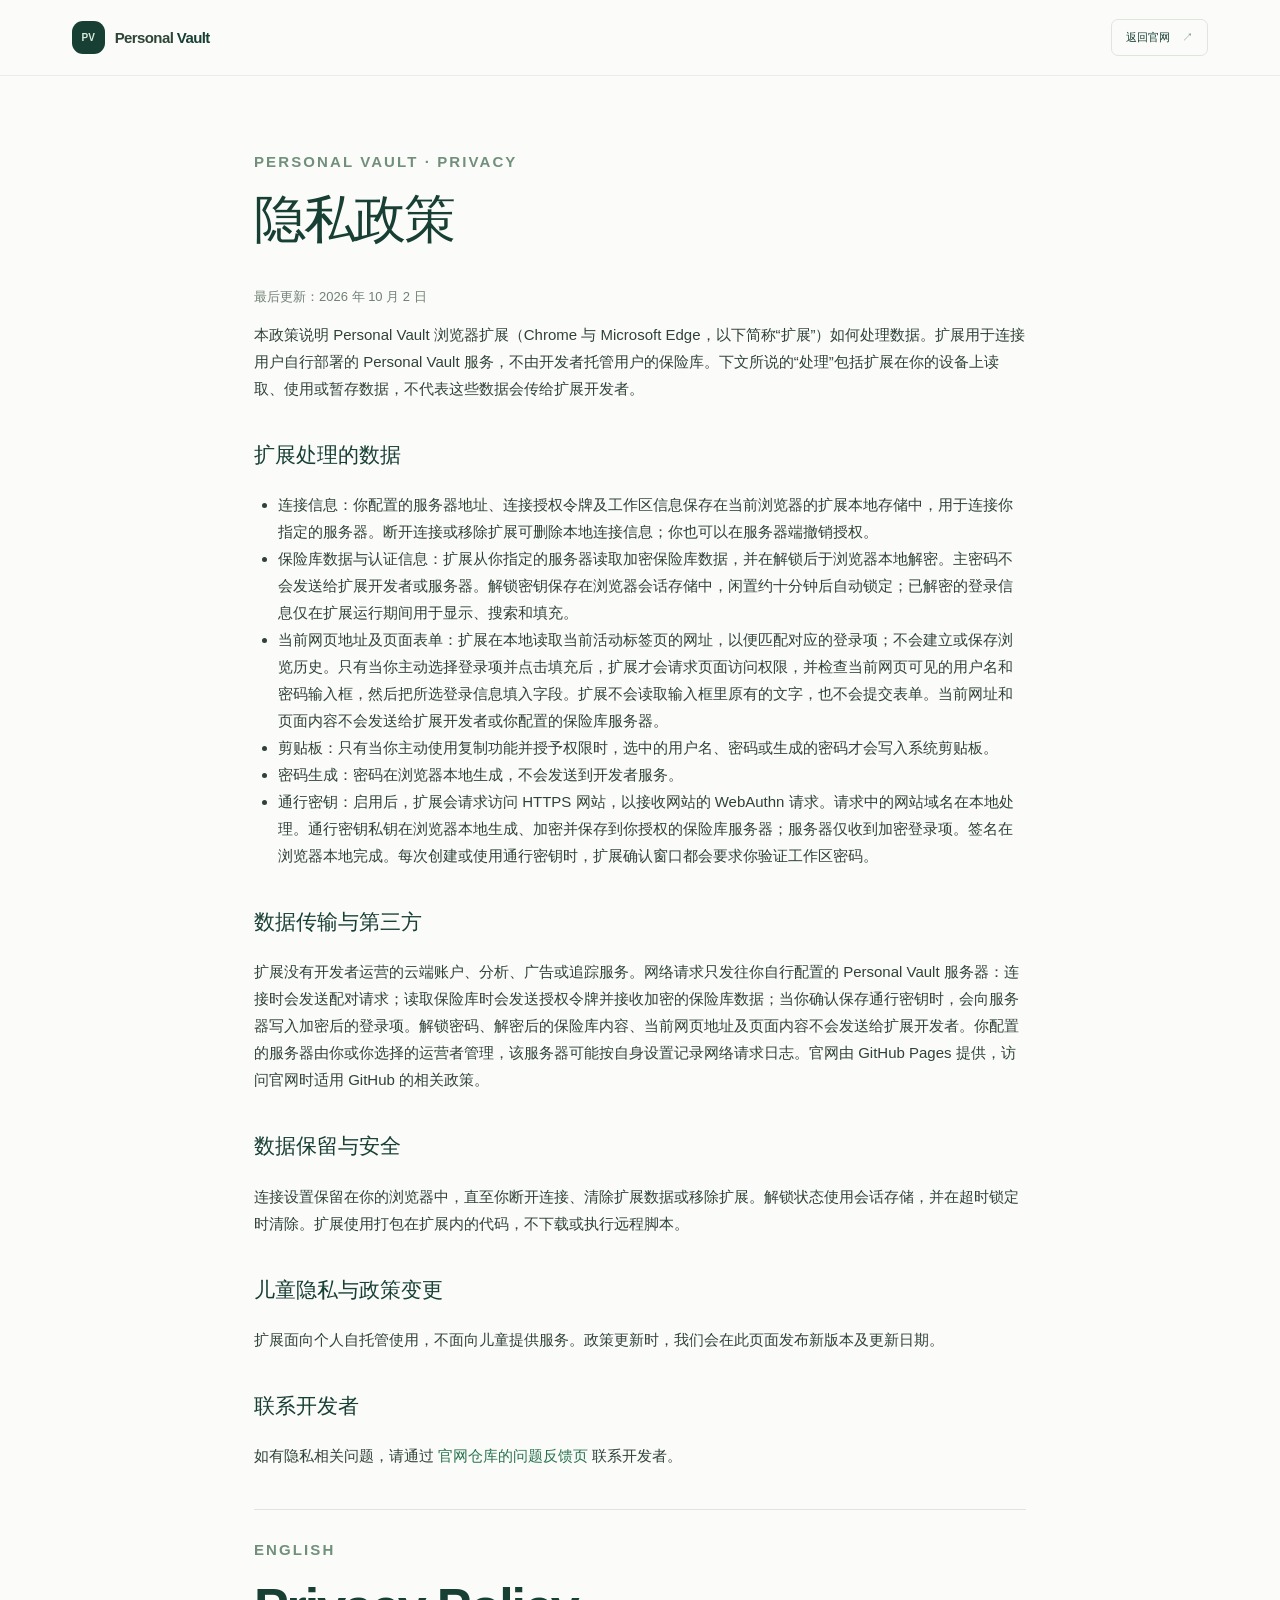
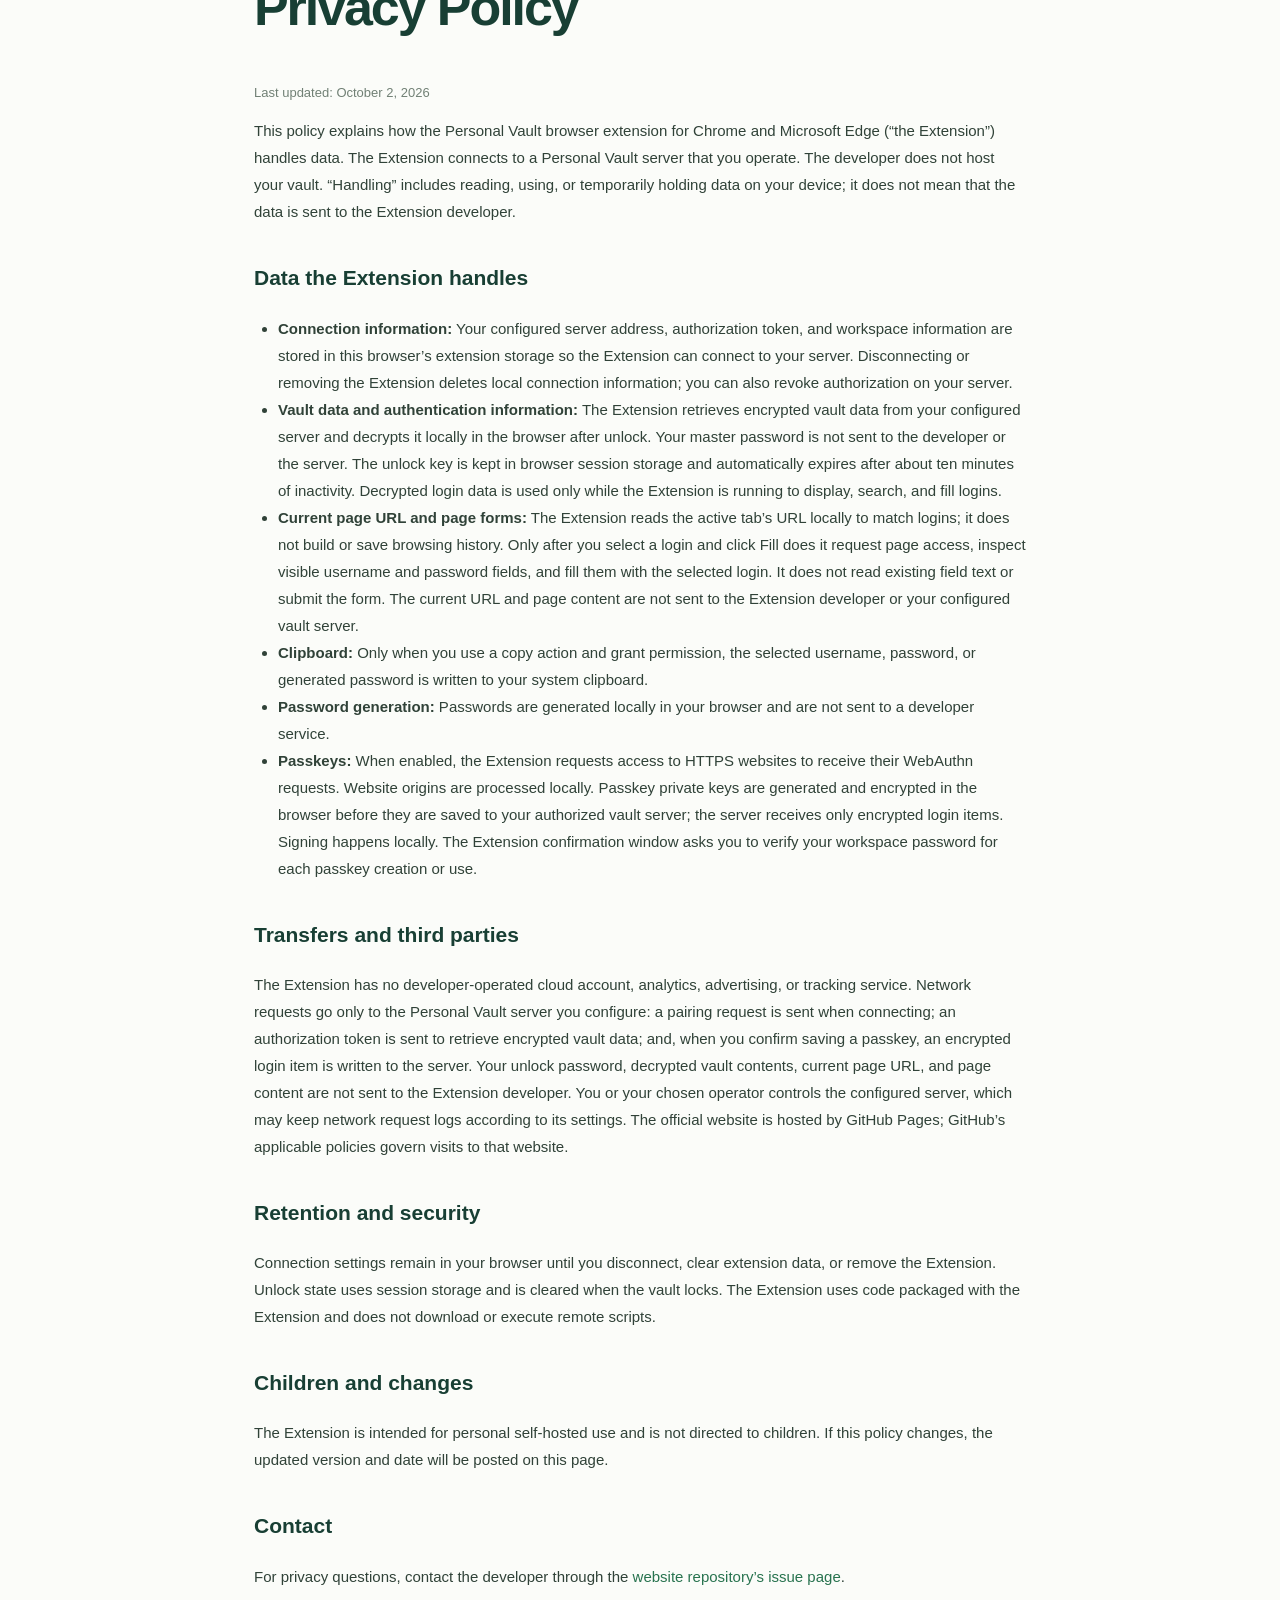
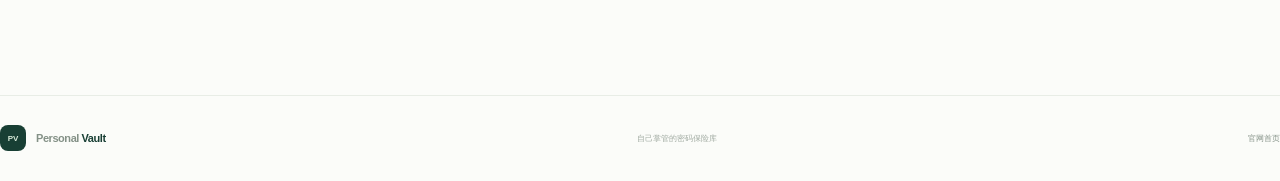
==== commit e33f7a1c: "docs: publish passkey details and extension 0.2.0 download" ====
--- a/privacy.html
+++ b/privacy.html
@@ -27,7 +27,7 @@
     <main class="privacy-page">
       <p class="eyebrow">PERSONAL VAULT · PRIVACY</p>
       <h1>隐私政策</h1>
-      <p class="updated">最后更新：2026 年 9 月 25 日</p>
+      <p class="updated">最后更新：2026 年 10 月 2 日</p>
       <p>本政策说明 Personal Vault 浏览器扩展（Chrome 与 Microsoft Edge，以下简称“扩展”）如何处理数据。扩展用于连接用户自行部署的 Personal Vault 服务，不由开发者托管用户的保险库。下文所说的“处理”包括扩展在你的设备上读取、使用或暂存数据，不代表这些数据会传给扩展开发者。</p>
 
       <h2>扩展处理的数据</h2>
@@ -37,10 +37,11 @@
         <li><strong>当前网页地址及页面表单：</strong>扩展在本地读取当前活动标签页的网址，以便匹配对应的登录项；不会建立或保存浏览历史。只有当你主动选择登录项并点击填充后，扩展才会请求页面访问权限，并检查当前网页可见的用户名和密码输入框，然后把所选登录信息填入字段。扩展不会读取输入框里原有的文字，也不会提交表单。当前网址和页面内容不会发送给扩展开发者或你配置的保险库服务器。</li>
         <li><strong>剪贴板：</strong>只有当你主动使用复制功能并授予权限时，选中的用户名、密码或生成的密码才会写入系统剪贴板。</li>
         <li><strong>密码生成：</strong>密码在浏览器本地生成，不会发送到开发者服务。</li>
+        <li><strong>通行密钥：</strong>启用后，扩展会请求访问 HTTPS 网站，以接收网站的 WebAuthn 请求。请求中的网站域名在本地处理。通行密钥私钥在浏览器本地生成、加密并保存到你授权的保险库服务器；服务器仅收到加密登录项。签名在浏览器本地完成。每次创建或使用通行密钥时，扩展确认窗口都会要求你验证工作区密码。</li>
       </ul>
 
       <h2>数据传输与第三方</h2>
-      <p>扩展没有开发者运营的云端账户、分析、广告或追踪服务。网络请求只发往你自行配置的 Personal Vault 服务器：连接时会发送配对请求；读取保险库时会发送授权令牌并接收加密的保险库数据。解锁密码、解密后的保险库内容、当前网页地址及页面内容不会发送给扩展开发者。你配置的服务器由你或你选择的运营者管理，该服务器可能按自身设置记录网络请求日志。官网由 GitHub Pages 提供，访问官网时适用 GitHub 的相关政策。</p>
+      <p>扩展没有开发者运营的云端账户、分析、广告或追踪服务。网络请求只发往你自行配置的 Personal Vault 服务器：连接时会发送配对请求；读取保险库时会发送授权令牌并接收加密的保险库数据；当你确认保存通行密钥时，会向服务器写入加密后的登录项。解锁密码、解密后的保险库内容、当前网页地址及页面内容不会发送给扩展开发者。你配置的服务器由你或你选择的运营者管理，该服务器可能按自身设置记录网络请求日志。官网由 GitHub Pages 提供，访问官网时适用 GitHub 的相关政策。</p>
 
       <h2>数据保留与安全</h2>
       <p>连接设置保留在你的浏览器中，直至你断开连接、清除扩展数据或移除扩展。解锁状态使用会话存储，并在超时锁定时清除。扩展使用打包在扩展内的代码，不下载或执行远程脚本。</p>
@@ -54,7 +55,7 @@
       <section class="lang" lang="en">
         <p class="eyebrow">ENGLISH</p>
         <h1>Privacy Policy</h1>
-        <p class="updated">Last updated: September 25, 2026</p>
+        <p class="updated">Last updated: October 2, 2026</p>
         <p>This policy explains how the Personal Vault browser extension for Chrome and Microsoft Edge (“the Extension”) handles data. The Extension connects to a Personal Vault server that you operate. The developer does not host your vault. “Handling” includes reading, using, or temporarily holding data on your device; it does not mean that the data is sent to the Extension developer.</p>
         <h2>Data the Extension handles</h2>
         <ul>
@@ -63,9 +64,10 @@
           <li><strong>Current page URL and page forms:</strong> The Extension reads the active tab’s URL locally to match logins; it does not build or save browsing history. Only after you select a login and click Fill does it request page access, inspect visible username and password fields, and fill them with the selected login. It does not read existing field text or submit the form. The current URL and page content are not sent to the Extension developer or your configured vault server.</li>
           <li><strong>Clipboard:</strong> Only when you use a copy action and grant permission, the selected username, password, or generated password is written to your system clipboard.</li>
           <li><strong>Password generation:</strong> Passwords are generated locally in your browser and are not sent to a developer service.</li>
+          <li><strong>Passkeys:</strong> When enabled, the Extension requests access to HTTPS websites to receive their WebAuthn requests. Website origins are processed locally. Passkey private keys are generated and encrypted in the browser before they are saved to your authorized vault server; the server receives only encrypted login items. Signing happens locally. The Extension confirmation window asks you to verify your workspace password for each passkey creation or use.</li>
         </ul>
         <h2>Transfers and third parties</h2>
-        <p>The Extension has no developer-operated cloud account, analytics, advertising, or tracking service. Network requests go only to the Personal Vault server you configure: a pairing request is sent when connecting, and an authorization token is sent when retrieving encrypted vault data. The Extension receives the encrypted vault data from that server. Your unlock password, decrypted vault contents, current page URL, and page content are not sent to the Extension developer. You or your chosen operator controls the configured server, which may keep network request logs according to its settings. The official website is hosted by GitHub Pages; GitHub’s applicable policies govern visits to that website.</p>
+        <p>The Extension has no developer-operated cloud account, analytics, advertising, or tracking service. Network requests go only to the Personal Vault server you configure: a pairing request is sent when connecting; an authorization token is sent to retrieve encrypted vault data; and, when you confirm saving a passkey, an encrypted login item is written to the server. Your unlock password, decrypted vault contents, current page URL, and page content are not sent to the Extension developer. You or your chosen operator controls the configured server, which may keep network request logs according to its settings. The official website is hosted by GitHub Pages; GitHub’s applicable policies govern visits to that website.</p>
         <h2>Retention and security</h2>
         <p>Connection settings remain in your browser until you disconnect, clear extension data, or remove the Extension. Unlock state uses session storage and is cleared when the vault locks. The Extension uses code packaged with the Extension and does not download or execute remote scripts.</p>
         <h2>Children and changes</h2>
--- a/styles.css
+++ b/styles.css
@@ -2,3 +2,5 @@
 @media(max-width:950px){.site-header{padding-inline:32px}.main-nav{gap:18px}.hero{grid-template-columns:.9fr 1.1fr;min-height:590px}.hero h1{font-size:55px}.vault-visual{transform:scale(.87);margin-inline:-35px}.trust-strip{padding-inline:32px}.trust-strip>div{padding-inline:11px}.section-heading h2{font-size:35px}.feature-grid{grid-template-columns:1fr 1fr}.feature-large{grid-row:span 1;min-height:220px}.feature-large .encryption-flow{margin-top:26px}.install-layout{gap:38px}.extension-panel{padding:38px 30px;gap:22px}.security-inner{grid-template-columns:80px 1fr 150px;gap:20px}}
 @media(max-width:700px){html{scroll-padding-top:66px}.site-header{height:64px;padding-inline:20px}.main-nav{display:none}.header-cta{padding:8px 10px;font-size:9px}.section-wrap{width:min(100% - 40px,520px)}.hero{display:flex;flex-direction:column;align-items:stretch;padding:56px 0 70px;min-height:unset}.hero-copy{padding:0}.hero h1{font-size:53px;margin-top:22px}.hero-intro{font-size:12px}.hero-facts{gap:12px;margin-top:24px}.vault-visual{height:360px;margin:2px -55px -5px;transform:scale(.82)}.hero-bottom{bottom:17px}.trust-strip{grid-template-columns:1fr 1fr;gap:15px;padding:22px 20px}.trust-strip>div{padding:0 10px;border-right:0}.trust-strip>div:nth-child(odd){padding-left:0;border-right:1px solid #dfe7dd}.trust-strip>div b{font-size:9px}.trust-strip>div span{font-size:7px}.section{padding-top:70px;padding-bottom:73px}.section-heading{display:block;margin-bottom:28px}.section-heading h2,.install-copy h2,.extension-copy h2{font-size:33px}.section-heading>p{margin-top:12px}.feature-grid{grid-template-columns:1fr;gap:9px}.feature-card{min-height:unset;padding:18px}.feature-large{min-height:217px}.feature-card p{max-width:none}.how-section{padding:68px 0 72px}.steps{grid-template-columns:1fr;gap:0}.steps article{padding:17px}.steps p{min-height:unset}.step-connector{height:19px;width:1px;margin:0 0 0 19px}.step-connector:after{right:-3px;top:auto;bottom:0;transform:rotate(135deg)}.install-section{padding:70px 0}.install-layout{grid-template-columns:1fr;gap:28px}.terminal-card pre{padding:16px 13px;font-size:7px}.extension-section{padding-top:60px;padding-bottom:65px}.extension-panel{grid-template-columns:1fr;padding:25px 20px;gap:14px}.extension-preview{min-height:280px}.extension-actions{flex-wrap:wrap;gap:12px}.security-section{padding:59px 0}.security-inner{grid-template-columns:55px 1fr;gap:15px}.security-symbol{width:51px;height:51px;border-radius:17px;font-size:22px}.security-inner h2{font-size:17px}.security-inner p{font-size:8px}.security-aside{grid-column:2;grid-template-columns:1fr 1fr;gap:4px 10px;padding:13px 0 0;border-left:0;border-top:1px solid #dfe7dd}.security-aside .aside-rule{display:none}.security-aside b{margin-bottom:0}.final-cta{padding-top:52px;padding-bottom:53px}.final-card{padding:37px 18px}.final-card h2{font-size:24px}.site-footer{height:auto;min-height:85px;flex-wrap:wrap;gap:7px;padding-block:17px}.site-footer>span{order:3;width:100%}}
 @media(prefers-reduced-motion:reduce){html{scroll-behavior:auto}*,*:before,*:after{transition:none!important}}
+
+.extension-actions{display:grid;grid-template-columns:repeat(3,minmax(0,1fr));gap:10px;margin-top:22px}.extension-actions .button{min-height:42px;justify-content:space-between;gap:7px;padding:0 12px;border-radius:8px;font-size:10px;white-space:nowrap}.extension-actions .button-download{background:#eef4ed;border-color:#dce8da;color:#43684c}.extension-download-note{display:grid;gap:4px;margin-top:12px;padding:10px 12px;border:1px solid #e3ebe1;border-radius:8px;background:#f8faf7;color:#718074}.extension-download-note b{color:#5c705f;font-size:9px;font-weight:600}.extension-download-note small{color:#849087;font-size:8px;line-height:1.7}.extension-download-note a{margin-left:4px;color:#315f49;font-weight:600;text-decoration:underline;text-underline-offset:2px}@media(max-width:700px){.extension-actions{gap:8px}.extension-actions .button{padding-inline:9px;font-size:8px}}@media(max-width:450px){.extension-actions{grid-template-columns:1fr}.extension-actions .button{min-height:40px;padding-inline:13px;font-size:9px}}
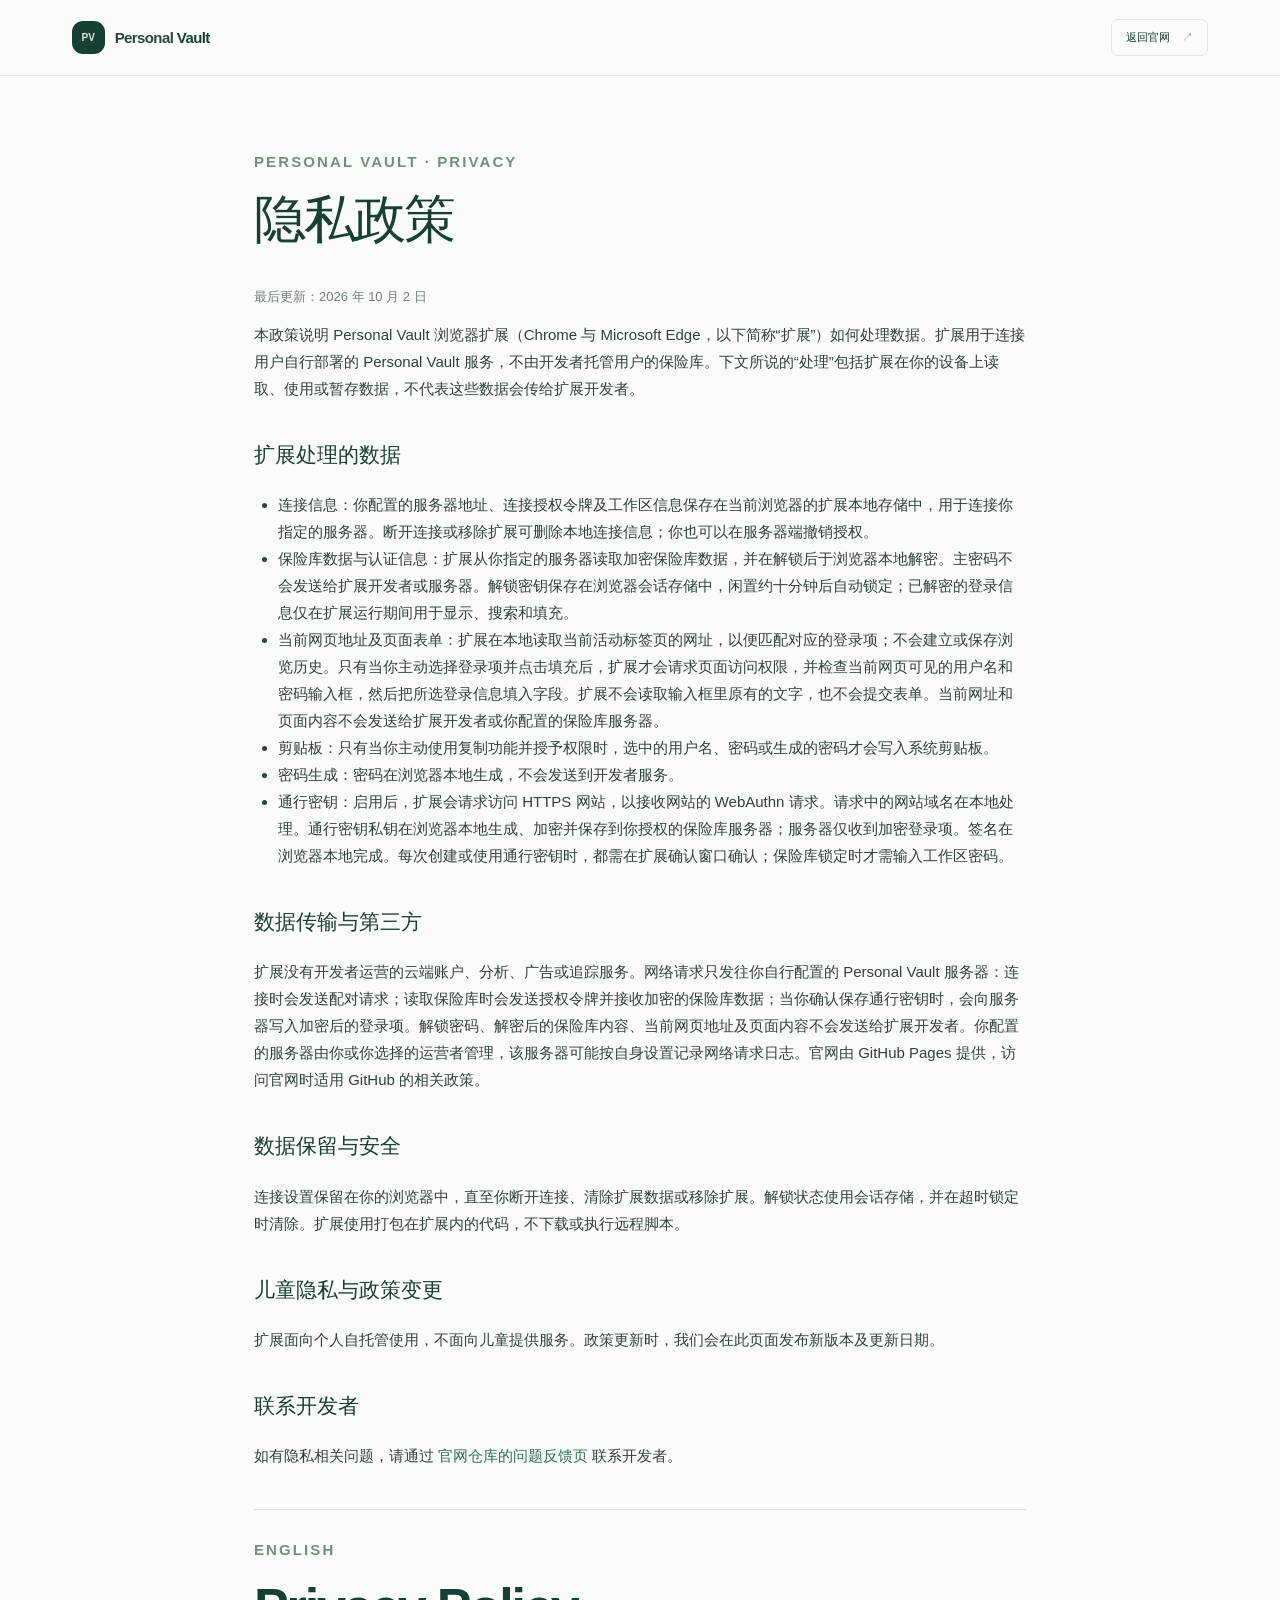
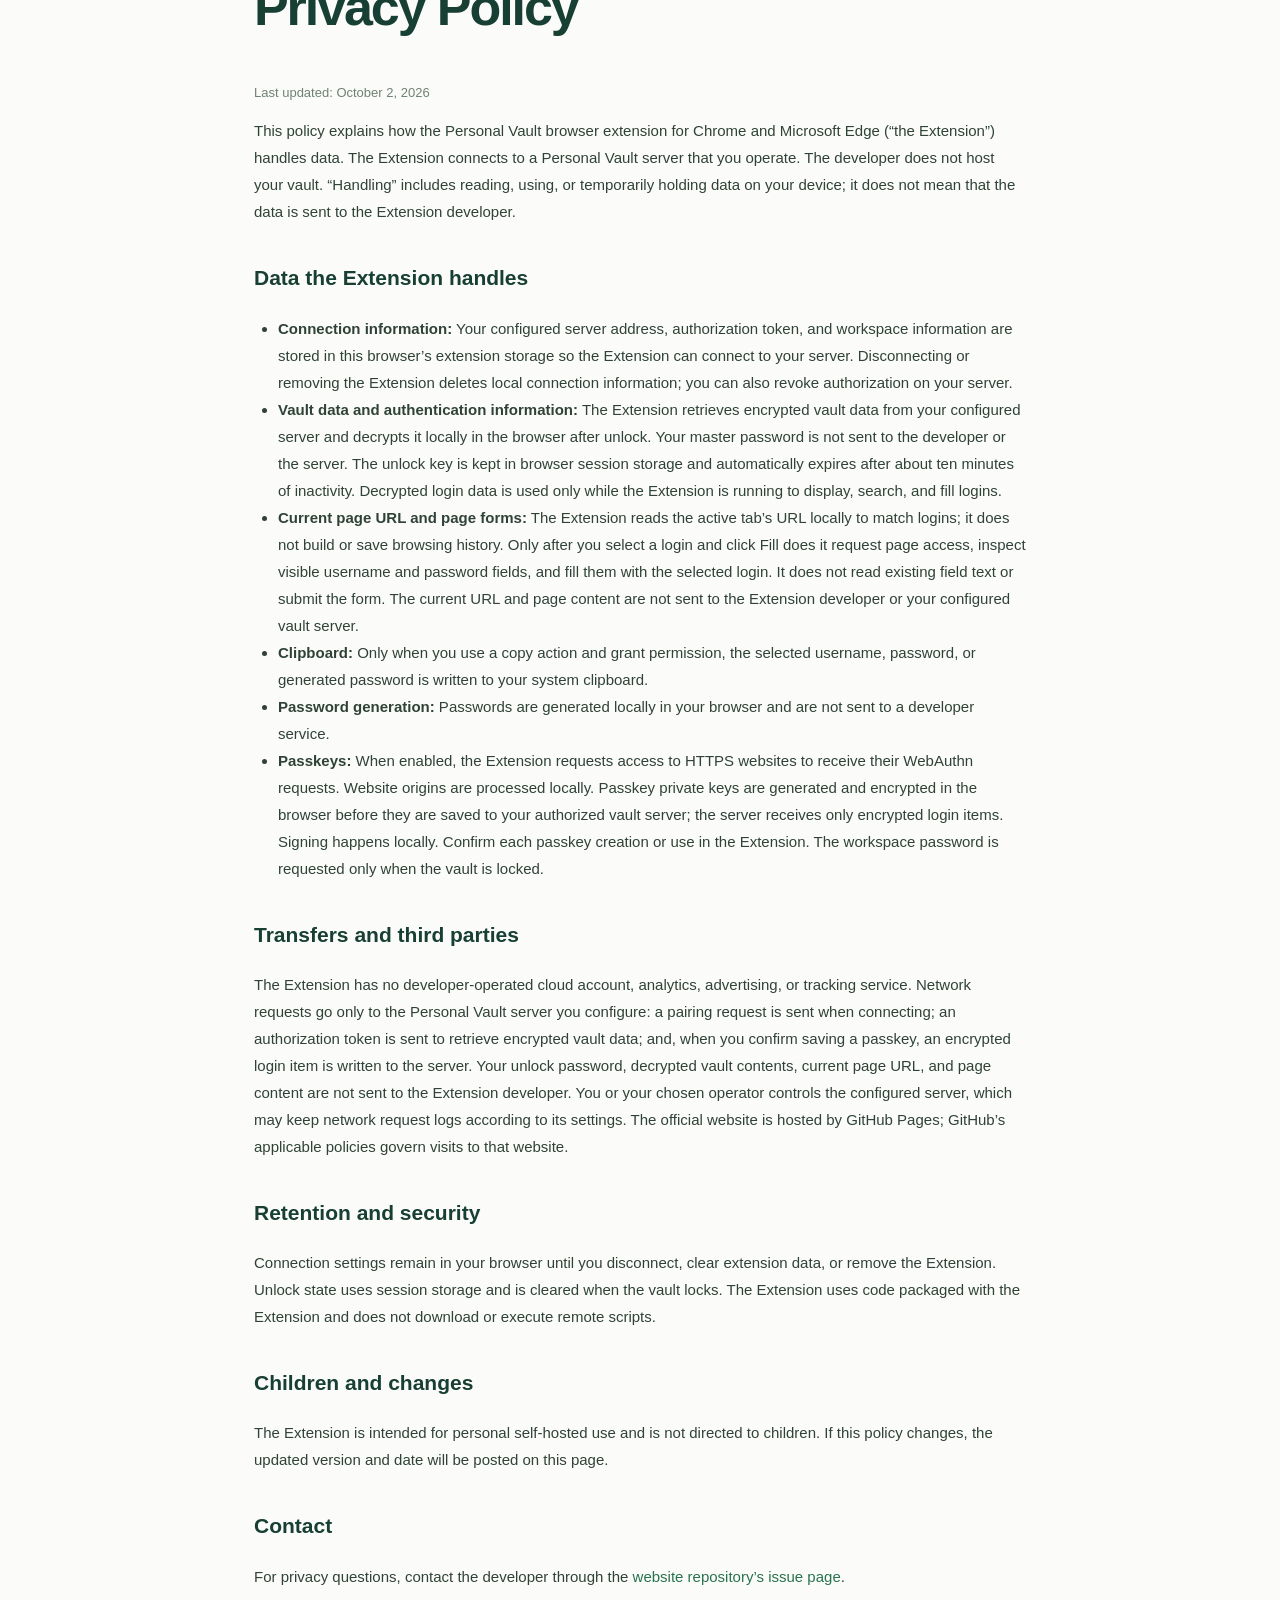
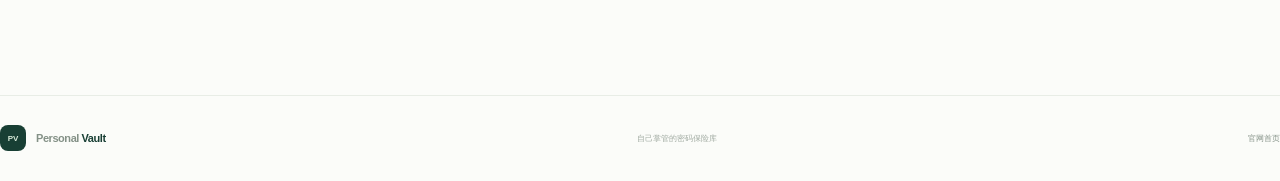
==== commit 700611bf: "Update extension download to 0.2.1" ====
--- a/privacy.html
+++ b/privacy.html
@@ -37,7 +37,7 @@
         <li><strong>当前网页地址及页面表单：</strong>扩展在本地读取当前活动标签页的网址，以便匹配对应的登录项；不会建立或保存浏览历史。只有当你主动选择登录项并点击填充后，扩展才会请求页面访问权限，并检查当前网页可见的用户名和密码输入框，然后把所选登录信息填入字段。扩展不会读取输入框里原有的文字，也不会提交表单。当前网址和页面内容不会发送给扩展开发者或你配置的保险库服务器。</li>
         <li><strong>剪贴板：</strong>只有当你主动使用复制功能并授予权限时，选中的用户名、密码或生成的密码才会写入系统剪贴板。</li>
         <li><strong>密码生成：</strong>密码在浏览器本地生成，不会发送到开发者服务。</li>
-        <li><strong>通行密钥：</strong>启用后，扩展会请求访问 HTTPS 网站，以接收网站的 WebAuthn 请求。请求中的网站域名在本地处理。通行密钥私钥在浏览器本地生成、加密并保存到你授权的保险库服务器；服务器仅收到加密登录项。签名在浏览器本地完成。每次创建或使用通行密钥时，扩展确认窗口都会要求你验证工作区密码。</li>
+        <li><strong>通行密钥：</strong>启用后，扩展会请求访问 HTTPS 网站，以接收网站的 WebAuthn 请求。请求中的网站域名在本地处理。通行密钥私钥在浏览器本地生成、加密并保存到你授权的保险库服务器；服务器仅收到加密登录项。签名在浏览器本地完成。每次创建或使用通行密钥时，都需在扩展确认窗口确认；保险库锁定时才需输入工作区密码。</li>
       </ul>
 
       <h2>数据传输与第三方</h2>
@@ -64,7 +64,7 @@
           <li><strong>Current page URL and page forms:</strong> The Extension reads the active tab’s URL locally to match logins; it does not build or save browsing history. Only after you select a login and click Fill does it request page access, inspect visible username and password fields, and fill them with the selected login. It does not read existing field text or submit the form. The current URL and page content are not sent to the Extension developer or your configured vault server.</li>
           <li><strong>Clipboard:</strong> Only when you use a copy action and grant permission, the selected username, password, or generated password is written to your system clipboard.</li>
           <li><strong>Password generation:</strong> Passwords are generated locally in your browser and are not sent to a developer service.</li>
-          <li><strong>Passkeys:</strong> When enabled, the Extension requests access to HTTPS websites to receive their WebAuthn requests. Website origins are processed locally. Passkey private keys are generated and encrypted in the browser before they are saved to your authorized vault server; the server receives only encrypted login items. Signing happens locally. The Extension confirmation window asks you to verify your workspace password for each passkey creation or use.</li>
+          <li><strong>Passkeys:</strong> When enabled, the Extension requests access to HTTPS websites to receive their WebAuthn requests. Website origins are processed locally. Passkey private keys are generated and encrypted in the browser before they are saved to your authorized vault server; the server receives only encrypted login items. Signing happens locally. Confirm each passkey creation or use in the Extension. The workspace password is requested only when the vault is locked.</li>
         </ul>
         <h2>Transfers and third parties</h2>
         <p>The Extension has no developer-operated cloud account, analytics, advertising, or tracking service. Network requests go only to the Personal Vault server you configure: a pairing request is sent when connecting; an authorization token is sent to retrieve encrypted vault data; and, when you confirm saving a passkey, an encrypted login item is written to the server. Your unlock password, decrypted vault contents, current page URL, and page content are not sent to the Extension developer. You or your chosen operator controls the configured server, which may keep network request logs according to its settings. The official website is hosted by GitHub Pages; GitHub’s applicable policies govern visits to that website.</p>
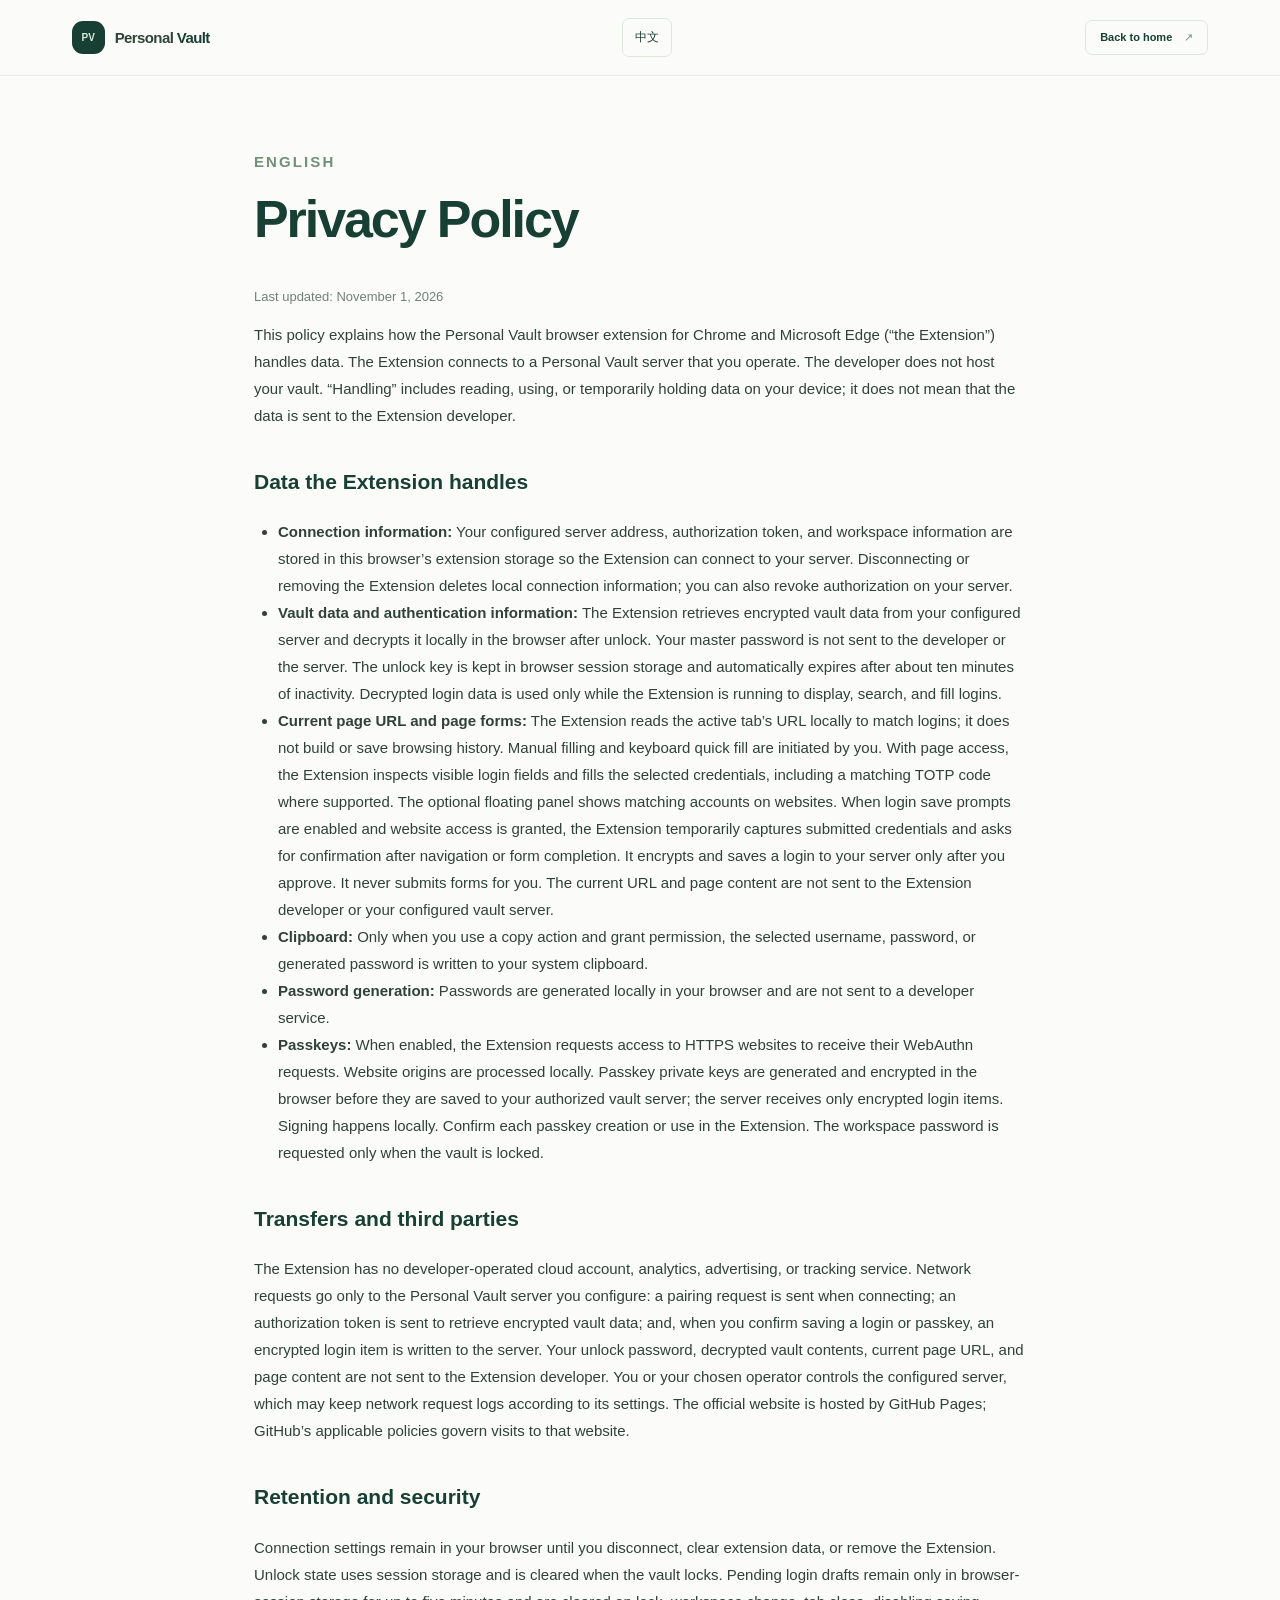
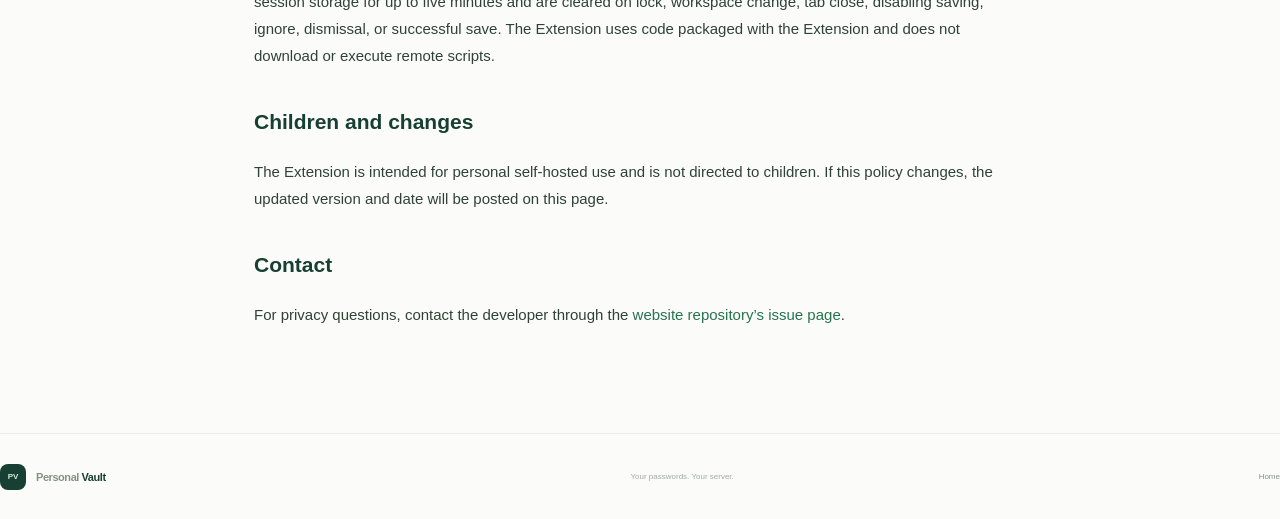
==== commit e2d9b713: "Refresh homepage with English and Chinese guides and safer deployment" ====
--- a/privacy.html
+++ b/privacy.html
@@ -1,13 +1,15 @@
 <!doctype html>
-<html lang="zh-CN">
+<html lang="en">
   <head>
     <meta charset="UTF-8" />
     <meta name="viewport" content="width=device-width, initial-scale=1" />
     <meta name="theme-color" content="#183f34" />
-    <meta name="description" content="Personal Vault 浏览器扩展的隐私政策。" />
+    <meta name="description" content="Privacy policy for the Personal Vault browser extension." />
     <link rel="icon" href="./favicon.svg" type="image/svg+xml" />
-    <link rel="stylesheet" href="./styles.css" />
-    <title>隐私政策 — Personal Vault</title>
+    <link rel="stylesheet" href="./styles.css?v=20261101" />
+    <link rel="alternate" hreflang="en" href="./privacy.html" />
+    <link rel="alternate" hreflang="zh-CN" href="./privacy.zh-CN.html" />
+    <title>Privacy policy — Personal Vault</title>
     <style>
       .privacy-page{max-width:820px;margin:0 auto;padding:72px 24px 90px;color:#304238;line-height:1.8}
       .privacy-page h1{font-size:clamp(34px,6vw,52px);line-height:1.15;color:#183f34;letter-spacing:-.04em}
@@ -21,61 +23,35 @@
   </head>
   <body>
     <header class="site-header">
-      <a class="brand" href="./" aria-label="Personal Vault 首页"><span class="brand-mark" aria-hidden="true">PV</span><span>Personal <b>Vault</b></span></a>
-      <a class="header-cta" href="./">返回官网 <span aria-hidden="true">↗</span></a>
+      <a class="brand" href="./" aria-label="Personal Vault home"><span class="brand-mark" aria-hidden="true">PV</span><span>Personal <b>Vault</b></span></a>
+      <a class="language-switch" href="./privacy.zh-CN.html" lang="zh-CN" hreflang="zh-CN">中文</a>
+      <a class="header-cta" href="./">Back to home <span aria-hidden="true">↗</span></a>
     </header>
     <main class="privacy-page">
-      <p class="eyebrow">PERSONAL VAULT · PRIVACY</p>
-      <h1>隐私政策</h1>
-      <p class="updated">最后更新：2026 年 10 月 2 日</p>
-      <p>本政策说明 Personal Vault 浏览器扩展（Chrome 与 Microsoft Edge，以下简称“扩展”）如何处理数据。扩展用于连接用户自行部署的 Personal Vault 服务，不由开发者托管用户的保险库。下文所说的“处理”包括扩展在你的设备上读取、使用或暂存数据，不代表这些数据会传给扩展开发者。</p>
 
-      <h2>扩展处理的数据</h2>
-      <ul>
-        <li><strong>连接信息：</strong>你配置的服务器地址、连接授权令牌及工作区信息保存在当前浏览器的扩展本地存储中，用于连接你指定的服务器。断开连接或移除扩展可删除本地连接信息；你也可以在服务器端撤销授权。</li>
-        <li><strong>保险库数据与认证信息：</strong>扩展从你指定的服务器读取加密保险库数据，并在解锁后于浏览器本地解密。主密码不会发送给扩展开发者或服务器。解锁密钥保存在浏览器会话存储中，闲置约十分钟后自动锁定；已解密的登录信息仅在扩展运行期间用于显示、搜索和填充。</li>
-        <li><strong>当前网页地址及页面表单：</strong>扩展在本地读取当前活动标签页的网址，以便匹配对应的登录项；不会建立或保存浏览历史。只有当你主动选择登录项并点击填充后，扩展才会请求页面访问权限，并检查当前网页可见的用户名和密码输入框，然后把所选登录信息填入字段。扩展不会读取输入框里原有的文字，也不会提交表单。当前网址和页面内容不会发送给扩展开发者或你配置的保险库服务器。</li>
-        <li><strong>剪贴板：</strong>只有当你主动使用复制功能并授予权限时，选中的用户名、密码或生成的密码才会写入系统剪贴板。</li>
-        <li><strong>密码生成：</strong>密码在浏览器本地生成，不会发送到开发者服务。</li>
-        <li><strong>通行密钥：</strong>启用后，扩展会请求访问 HTTPS 网站，以接收网站的 WebAuthn 请求。请求中的网站域名在本地处理。通行密钥私钥在浏览器本地生成、加密并保存到你授权的保险库服务器；服务器仅收到加密登录项。签名在浏览器本地完成。每次创建或使用通行密钥时，都需在扩展确认窗口确认；保险库锁定时才需输入工作区密码。</li>
-      </ul>
-
-      <h2>数据传输与第三方</h2>
-      <p>扩展没有开发者运营的云端账户、分析、广告或追踪服务。网络请求只发往你自行配置的 Personal Vault 服务器：连接时会发送配对请求；读取保险库时会发送授权令牌并接收加密的保险库数据；当你确认保存通行密钥时，会向服务器写入加密后的登录项。解锁密码、解密后的保险库内容、当前网页地址及页面内容不会发送给扩展开发者。你配置的服务器由你或你选择的运营者管理，该服务器可能按自身设置记录网络请求日志。官网由 GitHub Pages 提供，访问官网时适用 GitHub 的相关政策。</p>
-
-      <h2>数据保留与安全</h2>
-      <p>连接设置保留在你的浏览器中，直至你断开连接、清除扩展数据或移除扩展。解锁状态使用会话存储，并在超时锁定时清除。扩展使用打包在扩展内的代码，不下载或执行远程脚本。</p>
-
-      <h2>儿童隐私与政策变更</h2>
-      <p>扩展面向个人自托管使用，不面向儿童提供服务。政策更新时，我们会在此页面发布新版本及更新日期。</p>
-
-      <h2>联系开发者</h2>
-      <p>如有隐私相关问题，请通过 <a href="https://github.com/Nyakooo/oh-my-vault-homepage/issues">官网仓库的问题反馈页</a> 联系开发者。</p>
-
-      <section class="lang" lang="en">
         <p class="eyebrow">ENGLISH</p>
         <h1>Privacy Policy</h1>
-        <p class="updated">Last updated: October 2, 2026</p>
+        <p class="updated">Last updated: November 1, 2026</p>
         <p>This policy explains how the Personal Vault browser extension for Chrome and Microsoft Edge (“the Extension”) handles data. The Extension connects to a Personal Vault server that you operate. The developer does not host your vault. “Handling” includes reading, using, or temporarily holding data on your device; it does not mean that the data is sent to the Extension developer.</p>
         <h2>Data the Extension handles</h2>
         <ul>
           <li><strong>Connection information:</strong> Your configured server address, authorization token, and workspace information are stored in this browser’s extension storage so the Extension can connect to your server. Disconnecting or removing the Extension deletes local connection information; you can also revoke authorization on your server.</li>
           <li><strong>Vault data and authentication information:</strong> The Extension retrieves encrypted vault data from your configured server and decrypts it locally in the browser after unlock. Your master password is not sent to the developer or the server. The unlock key is kept in browser session storage and automatically expires after about ten minutes of inactivity. Decrypted login data is used only while the Extension is running to display, search, and fill logins.</li>
-          <li><strong>Current page URL and page forms:</strong> The Extension reads the active tab’s URL locally to match logins; it does not build or save browsing history. Only after you select a login and click Fill does it request page access, inspect visible username and password fields, and fill them with the selected login. It does not read existing field text or submit the form. The current URL and page content are not sent to the Extension developer or your configured vault server.</li>
+          <li><strong>Current page URL and page forms:</strong> The Extension reads the active tab’s URL locally to match logins; it does not build or save browsing history. Manual filling and keyboard quick fill are initiated by you. With page access, the Extension inspects visible login fields and fills the selected credentials, including a matching TOTP code where supported. The optional floating panel shows matching accounts on websites. When login save prompts are enabled and website access is granted, the Extension temporarily captures submitted credentials and asks for confirmation after navigation or form completion. It encrypts and saves a login to your server only after you approve. It never submits forms for you. The current URL and page content are not sent to the Extension developer or your configured vault server.</li>
           <li><strong>Clipboard:</strong> Only when you use a copy action and grant permission, the selected username, password, or generated password is written to your system clipboard.</li>
           <li><strong>Password generation:</strong> Passwords are generated locally in your browser and are not sent to a developer service.</li>
           <li><strong>Passkeys:</strong> When enabled, the Extension requests access to HTTPS websites to receive their WebAuthn requests. Website origins are processed locally. Passkey private keys are generated and encrypted in the browser before they are saved to your authorized vault server; the server receives only encrypted login items. Signing happens locally. Confirm each passkey creation or use in the Extension. The workspace password is requested only when the vault is locked.</li>
         </ul>
         <h2>Transfers and third parties</h2>
-        <p>The Extension has no developer-operated cloud account, analytics, advertising, or tracking service. Network requests go only to the Personal Vault server you configure: a pairing request is sent when connecting; an authorization token is sent to retrieve encrypted vault data; and, when you confirm saving a passkey, an encrypted login item is written to the server. Your unlock password, decrypted vault contents, current page URL, and page content are not sent to the Extension developer. You or your chosen operator controls the configured server, which may keep network request logs according to its settings. The official website is hosted by GitHub Pages; GitHub’s applicable policies govern visits to that website.</p>
+        <p>The Extension has no developer-operated cloud account, analytics, advertising, or tracking service. Network requests go only to the Personal Vault server you configure: a pairing request is sent when connecting; an authorization token is sent to retrieve encrypted vault data; and, when you confirm saving a login or passkey, an encrypted login item is written to the server. Your unlock password, decrypted vault contents, current page URL, and page content are not sent to the Extension developer. You or your chosen operator controls the configured server, which may keep network request logs according to its settings. The official website is hosted by GitHub Pages; GitHub’s applicable policies govern visits to that website.</p>
         <h2>Retention and security</h2>
-        <p>Connection settings remain in your browser until you disconnect, clear extension data, or remove the Extension. Unlock state uses session storage and is cleared when the vault locks. The Extension uses code packaged with the Extension and does not download or execute remote scripts.</p>
+        <p>Connection settings remain in your browser until you disconnect, clear extension data, or remove the Extension. Unlock state uses session storage and is cleared when the vault locks. Pending login drafts remain only in browser-session storage for up to five minutes and are cleared on lock, workspace change, tab close, disabling saving, ignore, dismissal, or successful save. The Extension uses code packaged with the Extension and does not download or execute remote scripts.</p>
         <h2>Children and changes</h2>
         <p>The Extension is intended for personal self-hosted use and is not directed to children. If this policy changes, the updated version and date will be posted on this page.</p>
         <h2>Contact</h2>
         <p>For privacy questions, contact the developer through the <a href="https://github.com/Nyakooo/oh-my-vault-homepage/issues">website repository’s issue page</a>.</p>
-      </section>
+
     </main>
-    <footer class="site-footer"><a class="brand footer-brand" href="./"><span class="brand-mark" aria-hidden="true">PV</span><span>Personal <b>Vault</b></span></a><span>自己掌管的密码保险库</span><div><a href="./">官网首页</a></div></footer>
+    <footer class="site-footer"><a class="brand footer-brand" href="./"><span class="brand-mark" aria-hidden="true">PV</span><span>Personal <b>Vault</b></span></a><span>Your passwords. Your server.</span><div><a href="./">Home</a></div></footer>
   </body>
 </html>
--- a/styles.css
+++ b/styles.css
@@ -4,3 +4,26 @@
 @media(prefers-reduced-motion:reduce){html{scroll-behavior:auto}*,*:before,*:after{transition:none!important}}
 
 .extension-actions{display:grid;grid-template-columns:repeat(3,minmax(0,1fr));gap:10px;margin-top:22px}.extension-actions .button{min-height:42px;justify-content:space-between;gap:7px;padding:0 12px;border-radius:8px;font-size:10px;white-space:nowrap}.extension-actions .button-download{background:#eef4ed;border-color:#dce8da;color:#43684c}.extension-download-note{display:grid;gap:4px;margin-top:12px;padding:10px 12px;border:1px solid #e3ebe1;border-radius:8px;background:#f8faf7;color:#718074}.extension-download-note b{color:#5c705f;font-size:9px;font-weight:600}.extension-download-note small{color:#849087;font-size:8px;line-height:1.7}.extension-download-note a{margin-left:4px;color:#315f49;font-weight:600;text-decoration:underline;text-underline-offset:2px}@media(max-width:700px){.extension-actions{gap:8px}.extension-actions .button{padding-inline:9px;font-size:8px}}@media(max-width:450px){.extension-actions{grid-template-columns:1fr}.extension-actions .button{min-height:40px;padding-inline:13px;font-size:9px}}
+
+/* Language navigation and readable setup / maintenance guides. */
+.language-switch{padding:10px 12px;border:1px solid #dfe7dd;border-radius:7px;color:var(--forest);font-size:12px;white-space:nowrap}
+:focus-visible{outline:3px solid #638c70;outline-offset:4px}
+.guide-grid{display:grid;grid-template-columns:repeat(3,minmax(0,1fr));gap:20px;list-style:none;margin:0;padding:0;counter-reset:setup}
+.guide-grid>li,.guide-grid>article{padding:24px;border:1px solid var(--line);border-radius:12px;background:#f5f8f2;overflow-wrap:anywhere}
+.guide-grid>li{counter-increment:setup}
+.guide-grid>li:before{content:"0" counter(setup);font-family:var(--serif);font-size:25px;color:#6b8c73}
+.guide-grid h3{margin:12px 0;color:var(--forest);font-size:17px;line-height:1.5}
+.guide-grid p{margin:0;color:#53695b;font-size:14px;line-height:1.9}
+.safety-grid{grid-template-columns:repeat(2,minmax(0,1fr))}
+.fill-demo{display:grid;place-items:center}
+html[lang=en] .hero h1{font-size:clamp(44px,5vw,64px)}
+html[lang=en] .main-nav{gap:20px}
+html[lang=en] .extension-actions{grid-template-columns:1fr}
+html[lang=en] .extension-actions .button{justify-content:center;font-size:12px}
+html[lang=en] .final-card h2{font-size:clamp(23px,3vw,34px)}
+@media(max-width:1100px){.main-nav{display:none}.site-header{gap:12px}.language-switch{margin-left:auto}}
+@media(max-width:700px){.guide-grid,.safety-grid{grid-template-columns:1fr}.guide-grid>li,.guide-grid>article{padding:22px}.site-header{padding-inline:16px}.language-switch{padding:8px;font-size:11px}.header-cta{font-size:9px}.site-footer>div{flex-wrap:wrap;gap:12px}.hero-facts{flex-wrap:wrap}.hero-bottom>span:first-child{max-width:52%}}
+@media(max-width:380px){.header-cta{display:none}.vault-visual{transform:scale(.65);margin-inline:-60px}.hero h1{font-size:44px}}
+.hero{overflow:clip}
+.guide-grid pre{margin:16px 0 0;padding:14px;border-radius:8px;background:#183f34;color:#edf4ed;overflow:auto;font-size:12px;line-height:1.8}
+.guide-grid code{font-family:ui-monospace,SFMono-Regular,Menlo,monospace}
